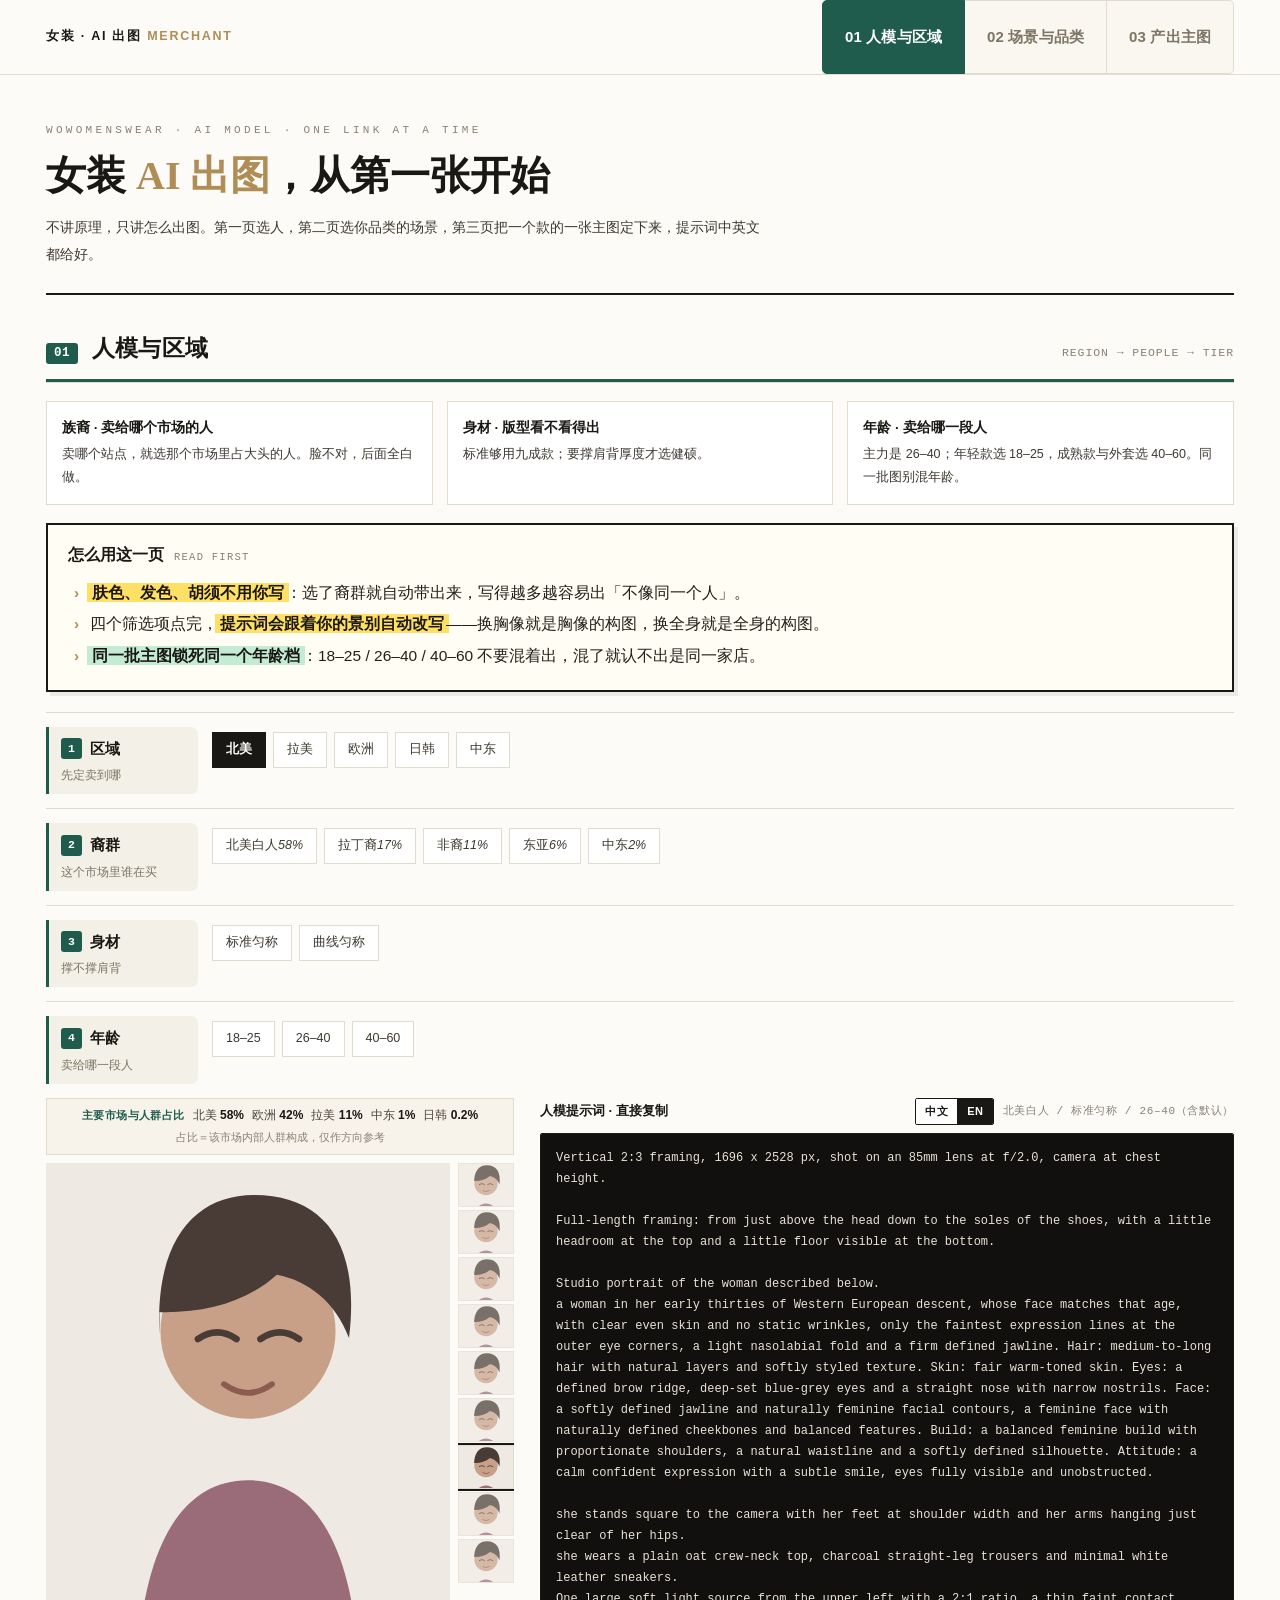
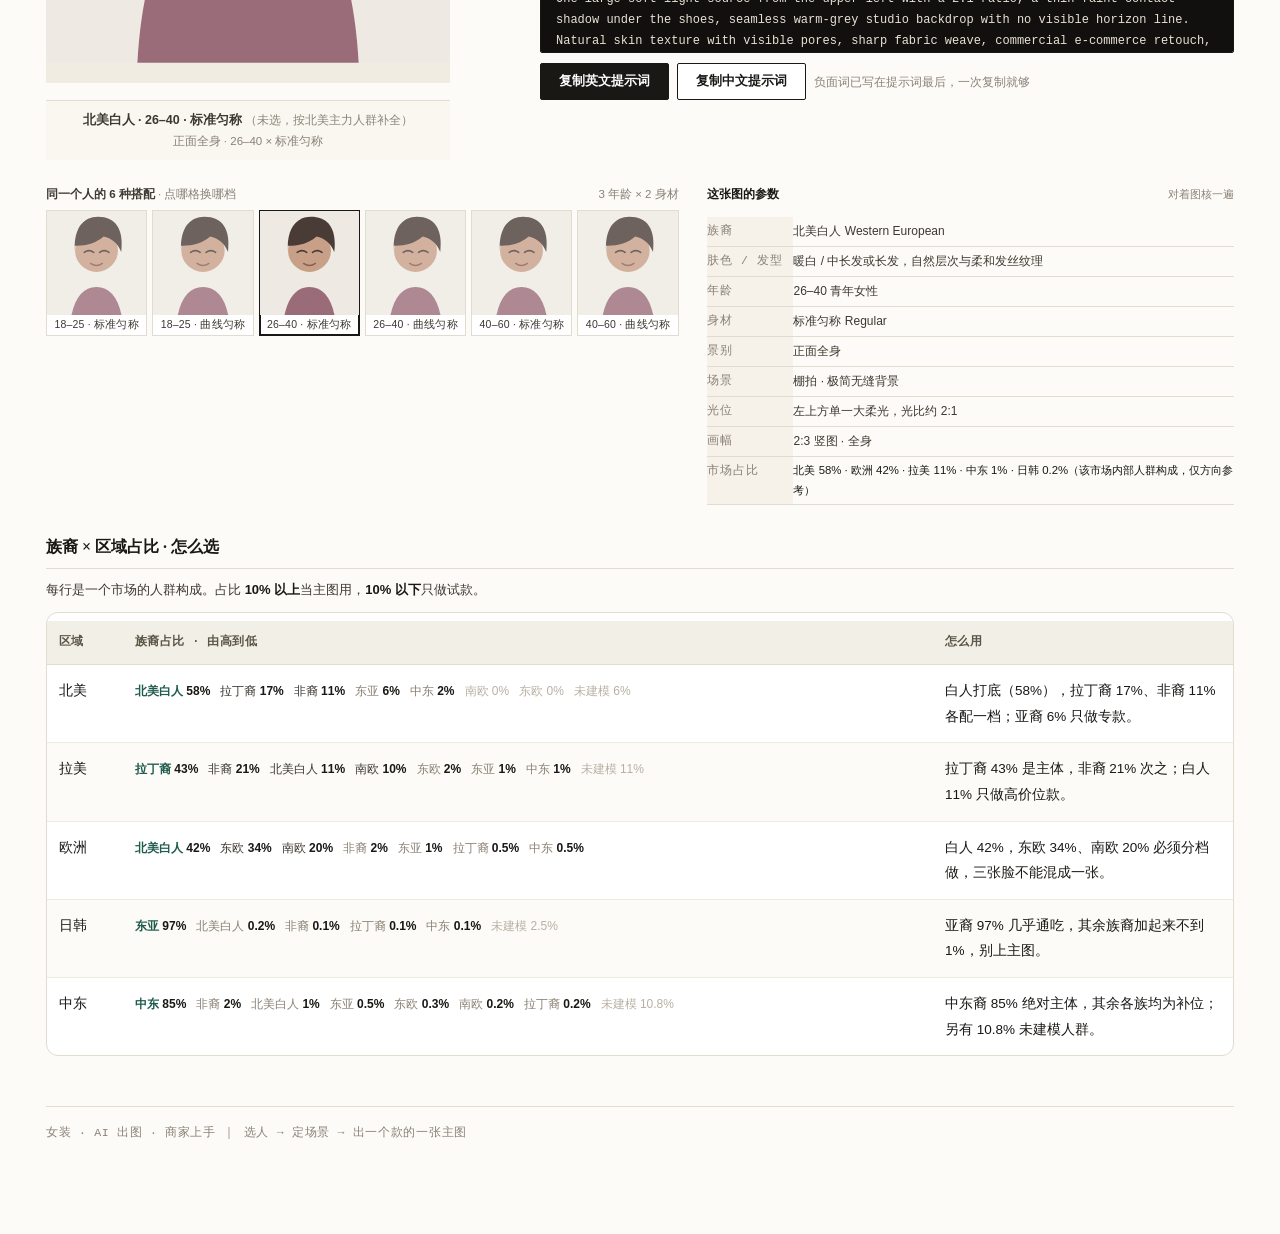
==== generated-images-women.html @ a7f05510 "Clone original workflow for womenswear with matching layout and controls" ====
<!DOCTYPE html>
<html lang="zh-CN">
<head>
<meta charset="UTF-8">
<meta name="viewport" content="width=device-width, initial-scale=1.0">
<title>女装 · AI 出图 · 商家上手</title>
<style>
:root{--ink:#1a1815;--ink2:#3d3831;--mute:#8a8177;--line:#e2dbcf;--paper:#fdfbf7;--tan:#b08d57;--warn:#8a3b2a;--serif:"Songti SC","Source Han Serif SC",Georgia,serif;--sans:-apple-system,"PingFang SC","Microsoft YaHei",sans-serif;--mono:"SF Mono",Menlo,Consolas,monospace}
*{box-sizing:border-box;margin:0;padding:0}
body{background:var(--paper);color:var(--ink);font-family:var(--sans);font-size:14px;line-height:1.75;-webkit-font-smoothing:antialiased}
.wrap{max-width:1240px;margin:0 auto;padding:0 26px 90px}
.bar{position:sticky;top:0;z-index:60;background:rgba(253,251,247,.96);backdrop-filter:blur(12px);border-bottom:1px solid var(--line)}
.bar .in{max-width:1240px;margin:0 auto;padding:0 26px;display:flex;align-items:center;gap:20px;height:56px}
.brand{font-size:12.5px;font-weight:700;letter-spacing:.14em;white-space:nowrap}
.brand em{font-style:normal;color:var(--tan)}
.bar .in{height:74px;gap:26px}
.tabs{display:flex;gap:0;margin-left:auto;overflow-x:auto;align-self:stretch;align-items:stretch}
.tabs a{font-size:15px;font-weight:600;color:#7d7565;text-decoration:none;padding:0 22px;white-space:nowrap;
  display:flex;align-items:center;gap:8px;border:1px solid var(--line);border-left-width:0;
  background:#faf7f0;transition:.15s;letter-spacing:.01em}
.tabs a:first-child{border-left-width:1px;border-radius:5px 0 0 5px}
.tabs a:last-child{border-radius:0 5px 5px 0}
.tabs a:hover{color:var(--ink);background:#f1ecdf}
.tabs a.on{background:#1f5c4d;border-color:#1f5c4d;color:#fff;font-weight:700;box-shadow:0 2px 10px rgba(31,92,77,.22)}
.tabs a.on + a{border-left-color:#1f5c4d}
@media(max-width:1100px){.bar .in{height:64px;gap:14px}.tabs a{font-size:13.5px;padding:0 13px}}
@media(max-width:780px){.brand{display:none}.tabs{margin-left:0}}
.mast{padding:46px 0 26px;border-bottom:2px solid var(--ink)}
.eb{font-size:11px;letter-spacing:.3em;color:var(--mute);text-transform:uppercase;margin-bottom:12px;font-family:var(--mono)}
.mast h1{font-size:clamp(26px,4.2vw,40px);line-height:1.2;font-family:var(--serif);font-weight:700}
.mast h1 span{color:var(--tan)}
.lede{margin-top:14px;font-size:14px;color:var(--ink2);line-height:1.9;max-width:720px}
.sec{display:none;padding-top:34px}
.sec.on{display:block}
.sec-h{display:flex;align-items:baseline;gap:14px;padding:0 0 12px;border-bottom:2px solid var(--ink);margin-bottom:18px}
.sec-h{background:linear-gradient(#1f5c4d,#1f5c4d) left bottom/100% 3px no-repeat;border-bottom:1px solid var(--line)}
.sec-h .n{font-family:var(--mono);font-size:12.5px;font-weight:700;color:#fff;background:#1f5c4d;
  padding:4px 8px;border-radius:3px;line-height:1;letter-spacing:.04em}
.sec-h h2{font-size:23px;font-family:var(--serif);font-weight:700;letter-spacing:.01em}
.sec-h .sub{font-size:11.5px;color:var(--mute);margin-left:auto;font-family:var(--mono);letter-spacing:.08em}
.tip{font-size:13px;color:var(--ink2);margin-bottom:16px;max-width:780px}
.tip b{color:var(--ink)}
.hero{display:grid;grid-template-columns:minmax(0,1.02fr) minmax(0,1fr);gap:22px;align-items:start}
@media(max-width:940px){.hero{grid-template-columns:1fr}}
.pbox{border:1px solid var(--ink);background:#12100e;color:#e8e2d6;padding:14px 15px;font-family:var(--mono);font-size:12px;line-height:1.75;white-space:pre-wrap;word-break:break-word;max-height:430px;overflow:auto;border-radius:2px}
.pbox.wait{background:#f4f0e7;color:#8a8177;border-color:var(--line);font-family:var(--sans);font-size:13px;line-height:1.9}
.phead{display:flex;align-items:center;gap:10px;margin-bottom:8px}
.phead b{font-size:13px}
.sub{font-family:var(--mono);font-size:10.5px;letter-spacing:.08em;color:var(--mute);margin:8px 0 5px}
.lbhint{font-size:10.5px;font-weight:400;color:var(--mute);letter-spacing:0;margin-left:5px}
.stylehint{margin-top:8px;font-size:11.5px;line-height:1.7;color:#8a8177;background:#f7f2e6;
  border-left:3px solid var(--tan);padding:6px 10px}
.phead .phr{margin-left:auto;display:flex;align-items:center;gap:9px}
.phead .phr .mini{margin-left:0}
.langsw{display:inline-flex;flex:none;border:1px solid var(--ink);border-radius:2px;overflow:hidden}
.langsw i{font-style:normal;font-family:var(--sans);font-size:11px;font-weight:700;letter-spacing:.05em;
  padding:3px 9px;cursor:pointer;background:#fff;color:var(--ink);border-left:1px solid var(--ink);
  transition:background .14s,color .14s;user-select:none}
.langsw i:first-child{border-left:0}
.langsw i.on{background:var(--ink);color:#fff}
.phead .mini{margin-left:auto;font-family:var(--mono);font-size:11px;color:var(--mute);letter-spacing:.06em}
.cbtn{display:inline-block;font-family:var(--sans);font-size:12.5px;font-weight:700;padding:9px 18px;border:1px solid var(--ink);background:var(--ink);color:#fff;cursor:pointer;border-radius:2px}
.cbtn:hover{background:var(--tan);border-color:var(--tan)}
.cbtn.ok{background:#3f7a4f;border-color:#3f7a4f}
.cbtn.ghost{background:#fff;color:var(--ink)}
.cbtn.ghost:hover{background:#f3ece0;color:var(--ink)}
.lbl{font-size:11px;letter-spacing:.16em;color:var(--mute);text-transform:uppercase;margin:18px 0 9px;font-family:var(--mono)}
.lbl:first-child{margin-top:0}
.row{display:flex;flex-wrap:wrap;gap:10px}
.opt{width:150px;cursor:pointer;border:1px solid var(--line);background:#fff;padding:0 0 6px;text-align:center;transition:.14s}
.opt:hover{border-color:var(--ink2)}
.opt.on{border-color:var(--ink);box-shadow:0 0 0 2px rgba(26,24,21,.12)}
.opt img{width:100%;display:block;aspect-ratio:3/4;object-fit:cover;object-position:center 12%;background:#eee7db}
.opt b{display:block;font-size:12px;font-weight:700;margin-top:5px;line-height:1.4}
.opt i{display:block;font-style:normal;font-size:10.5px;color:var(--mute);line-height:1.4;padding:0 4px}
.opt.sm{width:120px}
.opt.md{width:158px}
.opt.full{width:198px}
.opt.face img{aspect-ratio:4/5;object-position:center 6%}
.opt.full img{aspect-ratio:2/3;object-position:center top}
.opt.face b{font-size:12.5px}
.preview{border:1px solid var(--line);background:#fff;padding:10px;text-align:center}
.preview img{max-height:680px;max-width:100%;display:block;margin:0 auto}
.preview .cap{font-size:11.5px;color:var(--mute);margin-top:8px}
.note{font-size:12.5px;color:var(--ink2);background:#f6f2e9;border-left:3px solid var(--tan);padding:10px 12px;line-height:1.85}
.note b{color:var(--ink)}
.warn{font-size:12.5px;color:#6d2f22;background:#fbf0ec;border-left:3px solid var(--warn);padding:10px 12px;line-height:1.85}
table{width:100%;border-collapse:collapse;font-size:13px;margin-top:8px}
th,td{text-align:left;padding:9px 11px;border-bottom:1px solid var(--line);vertical-align:top;line-height:1.75}
th{font-size:11.5px;letter-spacing:.1em;color:var(--mute);text-transform:uppercase;font-family:var(--mono);background:#f6f2e9;border-bottom:1px solid var(--line)}
td b{color:var(--ink)}
.card{border:1px solid var(--line);background:#fff;padding:14px 15px}
.card.on{border-color:var(--tan);background:#fbf7ef}
.grid{display:grid;gap:14px}
.g2{grid-template-columns:repeat(2,1fr)}
.g3{grid-template-columns:repeat(3,1fr)}
.g4{grid-template-columns:repeat(4,1fr)}
@media(max-width:940px){.g3,.g4{grid-template-columns:repeat(2,1fr)}}
@media(max-width:620px){.g2,.g3,.g4{grid-template-columns:1fr}}
.h3{font-family:var(--serif);font-size:16px;margin:28px 0 10px;padding-bottom:7px;border-bottom:1px solid var(--line)}
.chips{display:flex;flex-wrap:wrap;gap:7px}
.chip{font-size:12.5px;padding:6px 13px;border:1px solid var(--line);background:#fff;cursor:pointer;color:var(--ink2)}
.chip:hover{border-color:var(--ink2)}
.chip.on{background:var(--ink);border-color:var(--ink);color:#fff;font-weight:700}
.step{display:flex;gap:14px;align-items:flex-start;padding:12px 0;border-bottom:1px dashed var(--line)}
.step:last-child{border:0}
.step .k{font-family:var(--serif);font-size:22px;color:var(--tan);line-height:1;min-width:26px}
.step .t{font-size:13.5px;line-height:1.85}
.step .t b{display:block;font-size:13.5px;margin-bottom:2px}
.foot{margin-top:50px;padding-top:16px;border-top:1px solid var(--line);font-size:11.5px;color:var(--mute);font-family:var(--mono);letter-spacing:.06em}
.px{display:grid;grid-template-columns:170px 1fr;gap:14px;align-items:start;border:1px solid var(--line);background:#fff;padding:12px}
@media(max-width:620px){.px{grid-template-columns:1fr}}
.px img{width:100%;aspect-ratio:3/4;object-fit:cover;object-position:top;display:block;background:#eee7db}
.px h4{font-size:14px;font-family:var(--serif);margin-bottom:6px}
.px ol{font-size:12.5px;color:var(--ink2);padding-left:16px;line-height:1.8}
.px .no{font-size:12px;color:#6d2f22;background:#fbf0ec;padding:5px 8px;margin-top:8px;line-height:1.7}
.big{font-family:var(--serif);font-size:15px;line-height:1.9}
.ct{font-size:13.5px;font-weight:700;margin-bottom:4px}
.cb{font-size:12.5px;color:var(--ink2);line-height:1.85}
.frow{display:grid;grid-template-columns:118px 1fr;gap:14px;align-items:center;padding:12px 0;border-top:1px solid var(--line)}
.frow .fk b{display:block;font-size:13px;font-weight:700;letter-spacing:.04em}
.frow .fk i{display:block;font-style:normal;font-size:11px;color:var(--mute);margin-top:2px}
.fc{display:flex;flex-wrap:wrap;gap:7px}
.chip.dis{opacity:.35;cursor:not-allowed}
.fstage{border:none;background:transparent;padding:0;text-align:center;display:grid;grid-template-columns:1fr 56px;
  grid-template-areas:"mkt mkt" "img thumbs" "cap thumbs";gap:8px;align-items:start}
.fempty{font-size:12.5px;color:var(--mute);padding:70px 10px;line-height:1.9}
.fwrap{grid-area:img;width:100%}
.fwrap img{display:block;width:100%;height:470px;object-fit:cover;object-position:center top;background:#eee7db}
.fwrap.mood img{aspect-ratio:4/5;object-position:center top}
.fwrap.full img{aspect-ratio:2/3;object-position:center top}
.fcap{font-size:12px;color:var(--ink2);margin-top:9px;line-height:1.7}
.fcap b{font-size:12.5px}
.fcap span{color:var(--mute);font-size:11.5px}
.chip.sm{font-size:12px;padding:5px 10px}
.noimg{aspect-ratio:3/4;background:#f4efe4;display:flex;align-items:center;justify-content:center;font-size:11px;color:#a89e8f}

.thumbs{grid-area:thumbs;display:flex;flex-direction:column;gap:3px}
.thumbs img{width:56px;height:44px;object-fit:cover;object-position:center 12%;border:1px solid var(--line);cursor:pointer;opacity:.72;transition:.15s}
.thumbs img:hover{opacity:1}
.thumbs img.on{outline:2px solid var(--ink);opacity:1}
td.hl{background:#eef3e6;font-weight:700}
td.sp{color:#8a8577}

.mkt{grid-area:mkt;display:flex;gap:8px;align-items:center;flex-wrap:wrap;justify-content:center;font-size:12px;color:var(--ink2);
  padding:8px 10px;background:#f4f0e6;border-bottom:1px solid var(--line);margin-bottom:0;line-height:1.6}
.mkt b{font-weight:700;color:var(--ink)}
.mkt .mt{font-size:10.5px;letter-spacing:.14em;color:var(--mute);text-transform:uppercase}
.mkt .ms{color:var(--mute);font-size:11.5px}
.fcap{grid-area:cap;background:#faf7f0;padding:9px 8px;border-top:1px solid var(--line)}

.hero.wide{grid-template-columns:.85fr 1.15fr;gap:22px;padding:0;border:none;background:transparent}
.hero.wide .fstage{width:100%}

.hero.wide{grid-template-columns:1fr 396px;gap:20px;padding:0;border:none;background:transparent;align-items:start}
.pbox{height:470px;overflow:auto}
.hero.wide .phead:first-child{margin-top:0}

.fstage.solo{grid-template-columns:1fr;grid-template-areas:"img" "cap"}
.fstage.solo .fwrap img{height:360px}

.mkt{display:flex;flex-direction:column;gap:4px;background:#f7f3ea;border:1px solid var(--line);padding:7px 9px}
.mkline{display:flex;flex-wrap:wrap;gap:8px;align-items:baseline;font-size:12px;color:#4a443c}
.mkt .mt{font-weight:700;color:#1f5c4d;letter-spacing:.04em}
.mkt .mk b{font-variant-numeric:tabular-nums}
.mknote{font-size:11px;color:#8b8175}
.fcap .c{text-align:center}

#ethTable table td{vertical-align:top;line-height:1.9}
.mke{display:inline-block;margin:0 10px 0 0;font-size:12px;font-variant-numeric:tabular-nums;white-space:nowrap}
.mke b{font-weight:600}

/* ===== 品类 × 场景 矩阵（方块格） ===== */
#scMatrix{overflow:auto;max-height:78vh;border:1px solid var(--line);background:#fff}
#scMatrix table{table-layout:fixed;font-size:12px;border-collapse:separate;border-spacing:0}
#scMatrix th,#scMatrix td{border-bottom:1px solid #eee7da;padding:6px 4px}
#scMatrix thead th{position:sticky;top:0;z-index:3;background:#f6f2e9;font-weight:600}
#scMatrix thead th.c{height:158px;vertical-align:bottom;text-align:center;
  padding:6px 2px;letter-spacing:0;font-family:var(--sans);font-size:11px;line-height:1.18;text-transform:none;
  white-space:normal;word-break:break-all;overflow-wrap:anywhere;
  width:46px;min-width:46px;max-width:46px;overflow:hidden}
#scMatrix thead th.c.g{background:#eef1e9;color:#1f5c4d}
#scMatrix .rowh{position:sticky;left:0;z-index:4;background:#fff;text-align:left;
  min-width:128px;max-width:128px;font-weight:600;font-size:12px;border-right:1px solid var(--line);white-space:normal}
#scMatrix thead .rowh{background:#f6f2e9;z-index:6}
#scMatrix td.c{text-align:center;width:46px;min-width:46px;max-width:46px;overflow:hidden}
#scMatrix tr.srow .rowh{background:#faf7f0;color:#1f5c4d}
#scMatrix tr.srow td{background:#fdfcf8}
#scMatrix tr.srow:first-child td{border-bottom:1px solid var(--line)}

/* 方块：命中填满颜色 */
.sq{display:inline-block;width:15px;height:15px;border-radius:1px;vertical-align:middle;box-sizing:border-box}
.sq.on{background:#1f5c4d;border:1px solid #1f5c4d}
.sq.mid{background:#fff;border:1.5px solid #8b8175}
.sq.off{background:#f0ece3;border:1px solid #f0ece3}
.sq.none{background:transparent;border:1px dashed #ddd6c8}
#scMatrix i.an{display:block;font-style:normal;font-size:10.5px;color:#6b635a;margin-top:2px;font-variant-numeric:tabular-nums}

/* 图例 */
.legend{display:flex;flex-wrap:wrap;gap:18px;align-items:center;font-size:12.5px;color:#3d3833;margin:0 0 12px}
.legend span.it{display:inline-flex;gap:7px;align-items:center}
.chip.gen{border-color:#1f5c4d}
.chip.gen em{font-style:normal;font-size:9.5px;color:#1f5c4d;border:1px solid #1f5c4d;
  padding:0 3px;margin-left:5px;border-radius:2px;vertical-align:1px;letter-spacing:.04em}
.chip.on.gen em{color:#fff;border-color:#fff}
.chip.xm{border-color:#a8322d;color:#a8322d}
.chip.xm.on{background:#a8322d;border-color:#a8322d;color:#fff}

/* ===== 变体横条：同一族裔 × 年龄 × 身材 六个变体 ===== */
.vstrip{grid-column:1/-1;margin-top:10px}
.vstrip .vh{font-size:11.5px;color:var(--mute);margin-bottom:5px;display:flex;justify-content:space-between;gap:10px}
.vstrip .vh b{color:var(--ink2);font-weight:600}
.vrow{display:grid;grid-template-columns:repeat(6,1fr);gap:5px}
.vrow .vcell{border:1px solid var(--line);background:#fff;cursor:pointer;padding:0;overflow:hidden;transition:.15s}
.vrow .vcell img{display:block;width:100%;height:104px;object-fit:cover;object-position:center 10%;opacity:.8;transition:.15s}
.vrow .vcell:hover img{opacity:1}
.vrow .vcell.on{border-color:var(--ink);box-shadow:0 0 0 1px var(--ink) inset}
.vrow .vcell.on img{opacity:1}
.vrow .vcell i{display:block;font-style:normal;font-size:10.5px;padding:3px 2px;text-align:center;color:var(--ink2);letter-spacing:.02em;border-top:1px solid var(--line2)}

/* ===== 参数核对表 ===== */
.kv{margin-top:12px;border-top:1px solid var(--line)}
.kv .kvh{display:flex;justify-content:space-between;align-items:baseline;gap:8px;padding:7px 0 4px}
.kv .kvh b{font-size:12px}
.kv .kvh span{font-size:11px;color:var(--mute)}
.kv table{width:100%;border-collapse:collapse;font-size:12px;line-height:1.65}
.kv th{text-align:left;font-weight:500;color:var(--mute);width:74px;padding:4px 10px 4px 0;vertical-align:top;border-top:1px solid var(--line2);white-space:nowrap}
.kv td{padding:4px 0;vertical-align:top;color:var(--ink2);border-top:1px solid var(--line2)}
.kv .wide td{font-size:11.4px;line-height:1.7;color:var(--ink3)}

/* ===== 大图查看 ===== */
.lb{position:fixed;inset:0;background:rgba(20,17,14,.9);display:none;align-items:center;justify-content:center;z-index:200;cursor:zoom-out;padding:28px}
.lb.on{display:flex}
.lb img{max-width:92vw;max-height:90vh;object-fit:contain;box-shadow:0 18px 60px rgba(0,0,0,.5)}
.lb .lbx{position:absolute;top:18px;right:22px;color:#fff;font-size:26px;line-height:1;opacity:.75}
img[data-zoom],.fwrap img,.thumbs img,.vcell img,.xw img{cursor:zoom-in}

/* ===== 场景规矩 ===== */
.sr{margin:0 0 20px;border:1px solid var(--line);background:#fff}
.sr .srh{display:flex;justify-content:space-between;align-items:baseline;gap:12px;padding:10px 14px;border-bottom:1px solid var(--line);background:#f7f4ec}
.sr .srh b{font-size:12.5px}
.sr .srh span{font-size:11px;color:var(--mute)}
.sr ul{margin:0;padding:12px 14px 12px 30px}
.sr li{font-size:12.3px;line-height:1.8;color:var(--ink2);margin:0 0 3px}
.sr li b{color:var(--ink);font-weight:600}
@media(max-width:760px){.vrow{grid-template-columns:repeat(3,1fr)}.vrow .vcell img{height:88px}}


/* 场景/姿势 chips：常用、首选标记 */
.chip.rec,.chip.pri{border-color:#b9c9a8}
.chip.rec em,.chip.pri em{font-style:normal;font-size:9.5px;color:#5d7a45;background:#eef3e6;border-radius:2px;padding:0 3px;margin-left:4px;vertical-align:1px}
.chip.on.rec em,.chip.on.pri em{color:#e8f0dc;background:rgba(255,255,255,.16)}

/* 风格筛选条 */
.stbar{display:flex;gap:6px;flex-wrap:wrap;align-items:center;margin:0 0 14px}
.stbar .stl{font-size:11.5px;color:var(--mute);letter-spacing:.06em;margin-right:2px}
.stbar .chip{font-size:11.5px;padding:4px 10px}
.stdesc{margin:-6px 0 14px;font-size:12px;line-height:1.75;color:var(--ink3);border-left:2px solid var(--line);padding-left:10px}

/* ===== 常用背景与姿势 · 分品类表 ===== */
.refscroll{overflow-x:auto;border:1px solid var(--line);border-radius:12px;background:#fff}
.reftb{width:100%;border-collapse:collapse;font-size:13.5px;min-width:820px}
.reftb thead th{background:#f2efe7;color:#5c5647;font-weight:600;font-size:12px;letter-spacing:.4px;text-align:left;padding:11px 12px;border-bottom:1px solid var(--line);position:sticky;top:0;z-index:2}
.reftb td{padding:13px 12px;border-bottom:1px solid #eeeadf;vertical-align:top;line-height:1.65}
.reftb tbody tr:last-child td{border-bottom:0}
.reftb tbody tr:nth-child(even){background:#fcfbf7}
.reftb .rc b{font-size:14px;color:#2f2b24}
.rtag{display:inline-block;margin:0 6px 6px 0;padding:3px 9px;border-radius:6px;background:#eef4ee;color:#2f5c3a;font-size:12.5px;border:1px solid #d6e4d8}
.rtag.prime{background:#2f6b45;color:#fff;border-color:#2f6b45}
.rtag em{font-style:normal;font-size:10.5px;opacity:.82;margin-left:6px;padding-left:6px;border-left:1px solid rgba(255,255,255,.4)}
.rno{display:block;margin-top:7px;font-size:11.5px;color:#9a927f;font-style:normal;line-height:1.5}
.reftb .rp{color:#3d3831}
.reftb .rx{color:#8a5a2b;font-size:12.5px;background:#fdf7ee}
.reftb .rf{color:#5c5647}

/* ===== 筛选主轴：编号徽标 + 底色块，做成一眼能抓的主轴 ===== */
.frow{grid-template-columns:152px 1fr;align-items:flex-start;padding:14px 0}
.frow .fk{background:#f3f0e7;border-left:3px solid #1f5c4d;padding:9px 12px 10px;border-radius:0 7px 7px 0}
.frow .fk b{display:flex;align-items:center;gap:8px;font-size:15px;font-weight:700;letter-spacing:.02em;color:#1a1712}
.fkno{display:inline-flex;align-items:center;justify-content:center;width:21px;height:21px;flex:0 0 21px;
  background:#1f5c4d;color:#fff;font-size:11.5px;font-weight:700;border-radius:3px;font-family:var(--mono);letter-spacing:0}
.frow .fk i{font-size:11.5px;color:#7d7565;margin-top:5px;line-height:1.5}
.fc{padding-top:5px}

/* 第三页的步骤标签 */
.lbl{font-size:12.8px;font-weight:700;color:#1a1712;letter-spacing:.02em;display:flex;align-items:center;
  gap:7px;margin:20px 0 10px;padding-left:9px;border-left:3px solid #1f5c4d;text-transform:none;font-family:var(--sans)}
.lbl:first-child{margin-top:0}

/* ===== 第一页主区：图在左、提示词在右，等比对齐 ===== */
.p1hero{display:grid;grid-template-columns:468px minmax(0,1fr);gap:26px;align-items:start}
.p1hero .fwrap img{height:520px;width:auto;max-width:100%;margin:0 auto;object-fit:contain;background:#f1ece1}
.p1hero .thumbs{max-height:520px;overflow:auto}
.p1hero .pbox{height:520px;max-height:520px}
.p1hero .fempty{padding:170px 14px}
@media(max-width:940px){
  .p1hero{grid-template-columns:1fr}
  .p1hero .fwrap img,.p1hero .pbox{height:430px;max-height:430px}
}
.p1grid{display:grid;grid-template-columns:minmax(0,1.2fr) minmax(0,1fr);gap:28px;margin-top:24px}
.p1grid .vstrip{grid-column:auto;margin-top:0}
.p1grid .kv{margin-top:0;border-top:0}
.p1grid .kv .kvh{padding-top:0}
@media(max-width:940px){.p1grid{grid-template-columns:1fr;gap:18px}}

/* 渲染中的过渡提示，避免看起来像空白 */
.sec.busy{opacity:.55}
.p1extra:empty,.p1extra:not(:empty){transition:opacity .2s}


/* ===== 使用提示：放大 + 记号笔高亮 ===== */
.usage{border:2px solid var(--ink);background:#fffdf4;padding:16px 20px 18px;margin:0 0 20px;box-shadow:4px 4px 0 rgba(26,24,21,.07)}
.usage .uh{font-family:var(--serif);font-size:16px;font-weight:700;margin-bottom:8px;display:flex;align-items:baseline;gap:10px}
.usage .uh span{font-family:var(--mono);font-size:10.5px;letter-spacing:.12em;color:var(--mute);font-weight:400}
.usage ul{list-style:none;padding:0;margin:0}
.usage li{font-size:15.5px;line-height:2.05;color:#241f1a;padding-left:22px;position:relative}
.usage li:before{content:"›";position:absolute;left:6px;color:var(--tan);font-weight:700}
.usage p{font-size:15.5px;line-height:2.05;color:#241f1a}
.mk-hl{background-color:#ffe066;box-shadow:-3px 0 0 #ffe066, 3px 0 0 #ffe066;
  padding:1px 2px;font-weight:700;color:#1b1713;-webkit-print-color-adjust:exact;print-color-adjust:exact}
.mk-hl.g{background-color:#c4ebd3;box-shadow:-3px 0 0 #c4ebd3, 3px 0 0 #c4ebd3}

/* ===== 第三部分：姿势缩略图 ===== */
.posebox{display:grid;grid-template-columns:186px minmax(0,1fr);gap:12px;align-items:start;margin-top:6px}
@media(max-width:700px){.posebox{grid-template-columns:1fr}}
.posefig{text-align:center}
.posefig img{display:block;width:100%;aspect-ratio:2/3;object-fit:cover;object-position:center top;background:#eee7db;border:1px solid var(--line)}
.posegrid{display:grid;grid-template-columns:repeat(6,minmax(0,1fr));gap:5px}
.posegrid img{display:block;width:100%;aspect-ratio:2/3;object-fit:cover;object-position:center 8%;border:1px solid var(--line);
  cursor:pointer;opacity:.7;transition:.14s;background:#eee7db}
.posegrid img:hover{opacity:1;border-color:var(--ink2)}
.posegrid img.on{outline:2px solid var(--ink);opacity:1}
.posegh{display:flex;justify-content:space-between;gap:8px;font-size:11px;color:var(--mute);margin-bottom:5px}
.usage{ -webkit-print-color-adjust:exact;print-color-adjust:exact}
</style>
</head>
<body>
<div class="bar"><div class="in">
  <div class="brand">女装 · AI 出图 <em>MERCHANT</em></div>
  <div class="tabs" id="tabs">
    <a href="#t1" class="on">01 人模与区域</a>
    <a href="#t2">02 场景与品类</a>
    <a href="#t3">03 产出主图</a>
  </div>
</div></div>
<div class="wrap">
<div class="mast">
  <div class="eb">Wowomenswear · AI Model · One Link At A Time</div>
  <h1>女装 <span>AI 出图</span>，从第一张开始</h1>
  <p class="lede">不讲原理，只讲怎么出图。第一页选人，第二页选你品类的场景，第三页把一个款的一张主图定下来，提示词中英文都给好。</p>
</div>
<div class="lb" id="lb"><span class="lbx">×</span><img id="lbImg" alt="点击任意处关闭"></div>
<div class="sec on" id="t1">
  <div class="sec-h"><span class="n">01</span><h2>人模与区域</h2><span class="sub">REGION → PEOPLE → TIER</span></div>

  <div class="grid g3" style="margin-bottom:18px">
    <div class="card"><div class="ct">族裔 · 卖给哪个市场的人</div><div class="cb">卖哪个站点，就选那个市场里占大头的人。脸不对，后面全白做。</div></div>
    <div class="card"><div class="ct">身材 · 版型看不看得出</div><div class="cb">标准够用九成款；要撑肩背厚度才选健硕。</div></div>
    <div class="card"><div class="ct">年龄 · 卖给哪一段人</div><div class="cb">主力是 26–40；年轻款选 18–25，成熟款与外套选 40–60。同一批图别混年龄。</div></div>
  </div>
  <div class="usage"><div class="uh">怎么用这一页 <span>READ FIRST</span></div>
    <ul>
      <li><span class="mk-hl">肤色、发色、胡须不用你写</span>：选了裔群就自动带出来，写得越多越容易出「不像同一个人」。</li>
      <li>四个筛选项点完，<span class="mk-hl">提示词会跟着你的景别自动改写</span>——换胸像就是胸像的构图，换全身就是全身的构图。</li>
      <li><span class="mk-hl g">同一批主图锁死同一个年龄档</span>：18–25 / 26–40 / 40–60 不要混着出，混了就认不出是同一家店。</li>
    </ul></div>

  <div class="frow">
    <div class="fk"><b><span class="fkno">1</span>区域</b><i>先定卖到哪</i></div>
    <div class="fc" id="fRegion"></div>
  </div>

  <div class="frow">
    <div class="fk"><b><span class="fkno">2</span>裔群</b><i>这个市场里谁在买</i></div>
    <div class="fc" id="fEth"></div>
  </div>

  <div class="frow" id="rowBuild">
    <div class="fk"><b><span class="fkno">3</span>身材</b><i>撑不撑肩背</i></div>
    <div class="fc" id="fBuild"></div>
  </div>
  <div class="frow" id="rowAge">
    <div class="fk"><b><span class="fkno">4</span>年龄</b><i>卖给哪一段人</i></div>
    <div class="fc" id="fAge"></div>
  </div>

  <div class="p1hero">
    <div>
      <div class="fstage" id="fStage">
        <div class="fempty">选完裔群，这里出现这张脸的情绪肖像</div>
      </div>
    </div>
    <div>
      <div class="phead"><b>人模提示词 · 直接复制</b><span class="phr"><span class="langsw" data-langsw="p1"><i data-lv="cn">中文</i><i data-lv="en">EN</i></span><span class="mini" id="pCode">未就绪</span></span></div>
      <div class="pbox wait" id="prompt">按上面四行选完，这里出现提示词。</div>
      <div style="margin-top:10px;display:flex;gap:8px;flex-wrap:wrap">
        <button class="cbtn" id="btnCopy">复制英文提示词</button>
        <button class="cbtn ghost" id="btnCopyCn">复制中文提示词</button>
        <span class="mini" style="align-self:center;color:var(--mute);font-size:11.5px">负面词已写在提示词最后，一次复制就够</span>
      </div>
    </div>
  </div>
  <div class="p1extra" id="p1extra"></div>

  <h3 class="h3">族裔 × 区域占比 · 怎么选</h3>
  <p class="tip" style="margin-bottom:10px">每行是一个市场的人群构成。占比 <b>10% 以上</b>当主图用，<b>10% 以下</b>只做试款。</p>
  <div id="ethTable"></div>

</div>
<div class="sec" id="t2">
  <div class="sec-h"><span class="n">02</span><h2>场景与品类</h2><span class="sub">41 SETS · EMPTY BACKDROP</span></div>
  <div class="usage"><div class="uh">怎么用这一页 <span>选品类 → 选场景 → 复制提示词出图</span></div>
    <ul>
      <li><span class="mk-hl">48 个空景随你挑</span>：都是无人物背景图，每个品类都标了哪些场景更常用——但最终用哪个，由你的款说了算。</li>
      <li>先选品类，再挑场景，复制提示词出空景；<span class="mk-hl">把第 01 页定好的人放进这个背景</span>——一个背景能用一整季，只换人和商品。</li>
      <li><span class="mk-hl g">商品占画面三分之二以上</span>，场景只做陪衬；同一批图锁死同一光位，否则店铺视觉会散。</li>
      <li>长裤、短裤这类下装，<span class="mk-hl">半身构图、把重心放到腰部以下</span>，裤长与版型读得最快；上装同理，可以只给上半身。</li>
    </ul></div>

  <div class="frow">
    <div class="fk"><b><span class="fkno">1</span>品类</b><i>先定卖什么</i></div>
    <div class="fc" id="scCatChips"><div class="chip dis">正在加载品类…</div></div>
  </div>
  <div class="frow">
    <div class="fk"><b><span class="fkno">2</span>款式风格</b><i>再分调性</i></div>
    <div class="fc"><div class="stbar" id="scStyle"><span class="stl">正在加载风格…</span></div></div>
  </div>
  <div class="stdesc" id="scStyleDesc">不筛风格，全部场景都在表里。</div>
  <div class="stylehint">风格枚举不全，更多场景直接看【全部】。</div>
  <div class="frow">
    <div class="fk"><b><span class="fkno">3</span>场景</b><i id="scHint">这一品类的常用背景</i></div>
    <div class="fc" id="scChips"><div class="chip dis">正在加载场景…</div></div>
  </div>

  <div class="hero wide" style="margin:6px 0 2px">
    <div>
      <div class="phead"><b>场景提示词 · 直接复制</b><span class="phr"><span class="langsw" data-langsw="p2"><i data-lv="cn">中文</i><i data-lv="en">EN</i></span><span class="mini" id="scCode">未就绪</span></span></div>
      <div class="pbox wait" id="scEn">选完品类与场景，这里出现提示词。</div>
      <div style="margin-top:10px;display:flex;gap:8px;flex-wrap:wrap">
        <button class="cbtn" id="scCpEn">复制英文提示词</button>
        <button class="cbtn ghost" id="scCpCn">复制中文提示词</button>
        <span class="mini" style="align-self:center;color:var(--mute);font-size:11.5px">负面词已写在提示词最后，一次复制就够</span>
      </div>
    </div>
    <div>
      <div class="fstage" id="scStage"><div class="fempty">选完品类与场景，这里出现空景示意</div></div>
    </div>
  </div>

  <h3 class="h3">这个场景适合谁</h3>
  <div class="grid g2" id="scNotes"></div>

  <h3 class="h3">常用背景与姿势 · 分品类</h3>
  <div class="usage" style="padding:14px 18px 15px"><ul>
    <li>每类给<span class="mk-hl">五个建议背景和三个常用姿势</span>，都是这个品类最容易出效果的底，不是规定。</li>
    <li><span class="mk-hl g">用哪个由你的款说话</span>：背景只是陪衬，画面里真正要卖的还是那件衣服。</li>
  </ul></div>
  <div id="refTable"></div>
</div>
<div class="sec" id="t3">
  <div class="sec-h"><span class="n">03</span><h2>产出主图</h2><span class="sub">ONE MAIN IMAGE · CN + EN</span></div>
  <div class="usage"><div class="uh">怎么用这一页 <span>一张商品图 + 一段提示词</span></div>
    <ul>
      <li>把手上那张商品图（上身图、平铺图、3D 白底图都行）<span class="mk-hl">连同下面这段提示词一起丢给 AI</span>，它会重排场景、人模与姿势，商品本身不动。</li>
      <li><span class="mk-hl g">上传的图越清楚，出图越准</span>：商品要拍全、光匀、无遮挡折痕——图糊，AI 会自己补细节，补出来就是错版。</li>
      <li>右边八项每改一个，<span class="mk-hl">提示词与姿势示意图当场跟着换</span>；中英文各一份，复制一段就够。</li>
    </ul></div>

  <div class="hero">
    <div>
      <div class="phead"><b>① 主图提示词 · 直接复制</b><span class="phr"><span class="langsw" data-langsw="p3"><i data-lv="cn">中文</i><i data-lv="en">EN</i></span><span class="mini" id="eCode">未就绪</span></span></div>
      <div class="pbox" id="mainOut" style="max-height:420px">右边选项任意调整，这里实时重写。</div>
      <div style="margin-top:8px;display:flex;gap:9px;align-items:center;flex-wrap:wrap">
        <button class="cbtn" data-cp="mainOut">复制当前这段</button>
        <button class="cbtn ghost" id="cpEn">复制英文</button>
        <button class="cbtn ghost" id="cpCn">复制中文</button>
        <span class="mini" style="color:var(--mute);font-size:11.5px">中英文稿最后都已带负面词，复制一段就够</span>
      </div>
      <div class="phead" style="margin-top:18px"><b>③ 姿势与取景示意</b><span class="mini" id="poseAll">18 个姿势 · 点哪张换哪张</span></div>
      <div class="posebox">
        <div class="posefig">
          <img id="poseImg" alt="姿势示意">
          <div class="fcap" id="poseCap">—</div>
        </div>
        <div>
          <div class="posegh"><span>同一模特 · 同一光线</span><span>点缩略图切换</span></div>
          <div class="posegrid" id="poseGrid"></div>
        </div>
      </div>
    </div>
    <div>
      <div class="lbl" style="margin-top:0">① 站点</div>
      <div class="chips" id="cSite"><div class="chip dis">正在加载站点…</div></div>
      <div class="lbl">② 品类</div>
      <div class="chips" id="cCat"><div class="chip dis">正在加载品类…</div></div>
      <div class="lbl">③ 人模 · 族裔</div>
      <div class="chips" id="cEth"><div class="chip dis">正在加载人模…</div></div>
      <div class="sub">年龄</div>
      <div class="chips" id="cAge"></div>
      <div class="sub">体型</div>
      <div class="chips" id="cBuild"></div>
      <div class="lbl">④ 款式风格</div>
      <div class="chips" id="cStyle"><div class="chip dis">正在加载风格…</div></div>
      <div class="stylehint" id="cStyleNote">风格枚举不全，更多场景直接看【全部】。</div>
      <div class="lbl">⑤ 姿势</div>
      <div class="chips" id="cPose"><div class="chip dis">正在加载姿势…</div></div>
      <div class="stylehint" id="cPoseNote" style="display:none"></div>
      <div class="lbl">⑥ 构图 <span class="lbhint">裤装默认腰部以下</span></div>
      <div class="chips" id="cFrame"></div>
      <div class="stylehint" id="cFrameNote" style="display:none"></div>
      <div class="lbl">⑦ 情绪</div>
      <div class="chips" id="cEmo"><div class="chip dis">正在加载情绪…</div></div>
      <div class="lbl">⑧ 场景</div>
      <div class="chips" id="cScene"><div class="chip dis">正在加载场景…</div></div>
      <div class="stylehint" id="cSceneNote" style="display:none"></div>
      <div class="lbl">补充说明（可选，不填也完整）</div>
      <textarea id="cOutfit" placeholder="只填参考图看不出来的部分。例：外搭同色系开衫；裤脚卷两折；领口解开一颗扣。不要在这里重写款式细节，会和参考图打架。" style="width:100%;height:62px;padding:9px 11px;border:1px solid var(--line);background:#fff;font-size:12.5px;line-height:1.7;resize:vertical"></textarea>
    </div>
  </div>

  <h3 class="h3">这几项怎么定</h3>
  <div class="grid g3">
    <div class="card"><div class="ct">站点 → 定人模与场景</div><div class="cb">选站点，自动带出该市场常用的人与场景。</div></div>
    <div class="card"><div class="ct">品类 → 只定用途，不定款式</div><div class="cb">品类只帮 AI 判断「这衣服干什么穿」，款式一律以上传图为准。</div></div>
    <div class="card"><div class="ct">构图 → 定裁到哪里</div><div class="cb">裤装默认腰头到鞋底，上装可切上半身；放在自动就是跟姿势走。</div></div>
  </div>
  <div class="note" style="margin-top:14px"><b>先出 1 张验三件事：</b>脸对不对、版型对不对、缩略图认不认得出。都过了，再套同段提示词换颜色。</div>
</div>

<div class="foot">女装 · AI 出图 · 商家上手 ｜ 选人 → 定场景 → 出一个款的一张主图</div>
</div>
<script>
const FEMALE_HEAD_PLACEHOLDER = 'data:image/svg+xml;charset=UTF-8,' + encodeURIComponent('<svg xmlns="http://www.w3.org/2000/svg" viewBox="0 0 420 520"><rect width="420" height="520" fill="#eee9e2"/><circle cx="210" cy="175" r="91" fill="#c89f87"/><path d="M118 178c-5-99 38-145 98-145 74 0 111 51 99 149-14-38-43-60-75-66-31 28-73 40-122 39z" fill="#493b35"/><path d="M95 520c7-125 48-190 115-190s108 65 115 190" fill="#9a6b79"/><path d="M158 183c13-9 27-9 40 0m25 0c13-9 27-9 40 0" stroke="#493b35" stroke-width="7" fill="none" stroke-linecap="round"/><path d="M185 230q25 18 50 0" stroke="#8b5c52" stroke-width="6" fill="none" stroke-linecap="round"/></svg>');
const FEMALE_FULL_PLACEHOLDER = 'data:image/svg+xml;charset=UTF-8,' + encodeURIComponent('<svg xmlns="http://www.w3.org/2000/svg" viewBox="0 0 320 520"><rect width="320" height="520" fill="#eee9e2"/><circle cx="160" cy="77" r="34" fill="#c89f87"/><path d="M125 115q35-18 70 0l25 145-25 8-5 150h-60l-5-150-25-8z" fill="#9a6b79"/><path d="M125 125l-50 115 18 9 52-91m50-33l50 115-18 9-52-91" stroke="#c89f87" stroke-width="19" fill="none" stroke-linecap="round"/><path d="M130 268h60l-5 145-5 90h-25l-10-100-10 100h-25l5-90z" fill="#5c5550"/><path d="M137 500h-31q-8 0-8 9v6h48v-7q0-8-9-8zm55 0h31q8 0 8 9v6h-48v-7q0-8 9-8z" fill="#3f3935"/></svg>');
const ANGIMG = new Proxy({}, {get:()=>new Proxy({}, {get:()=>new Proxy({}, {get:()=>FEMALE_HEAD_PLACEHOLDER})})});
const SCNIMG = {"S1": "[data-uri]", "S2": "[data-uri]", "S3": "[data-uri]", "S5": "[data-uri]", "S6": "[data-uri]", "S9": "[data-uri]", "S10": "[data-uri]", "S13": "[data-uri]", "S14": "[data-uri]", "S15": "[data-uri]", "S17": "[data-uri]", "S19": "[data-uri]", "S20": "[data-uri]", "S23": "[data-uri]", "S34": "[data-uri]", "S35": "[data-uri]", "S37": "[data-uri]", "S38": "[data-uri]", "S39": "[data-uri]", "S40": "[data-uri]", "S41": "[data-uri]", "S42": "[data-uri]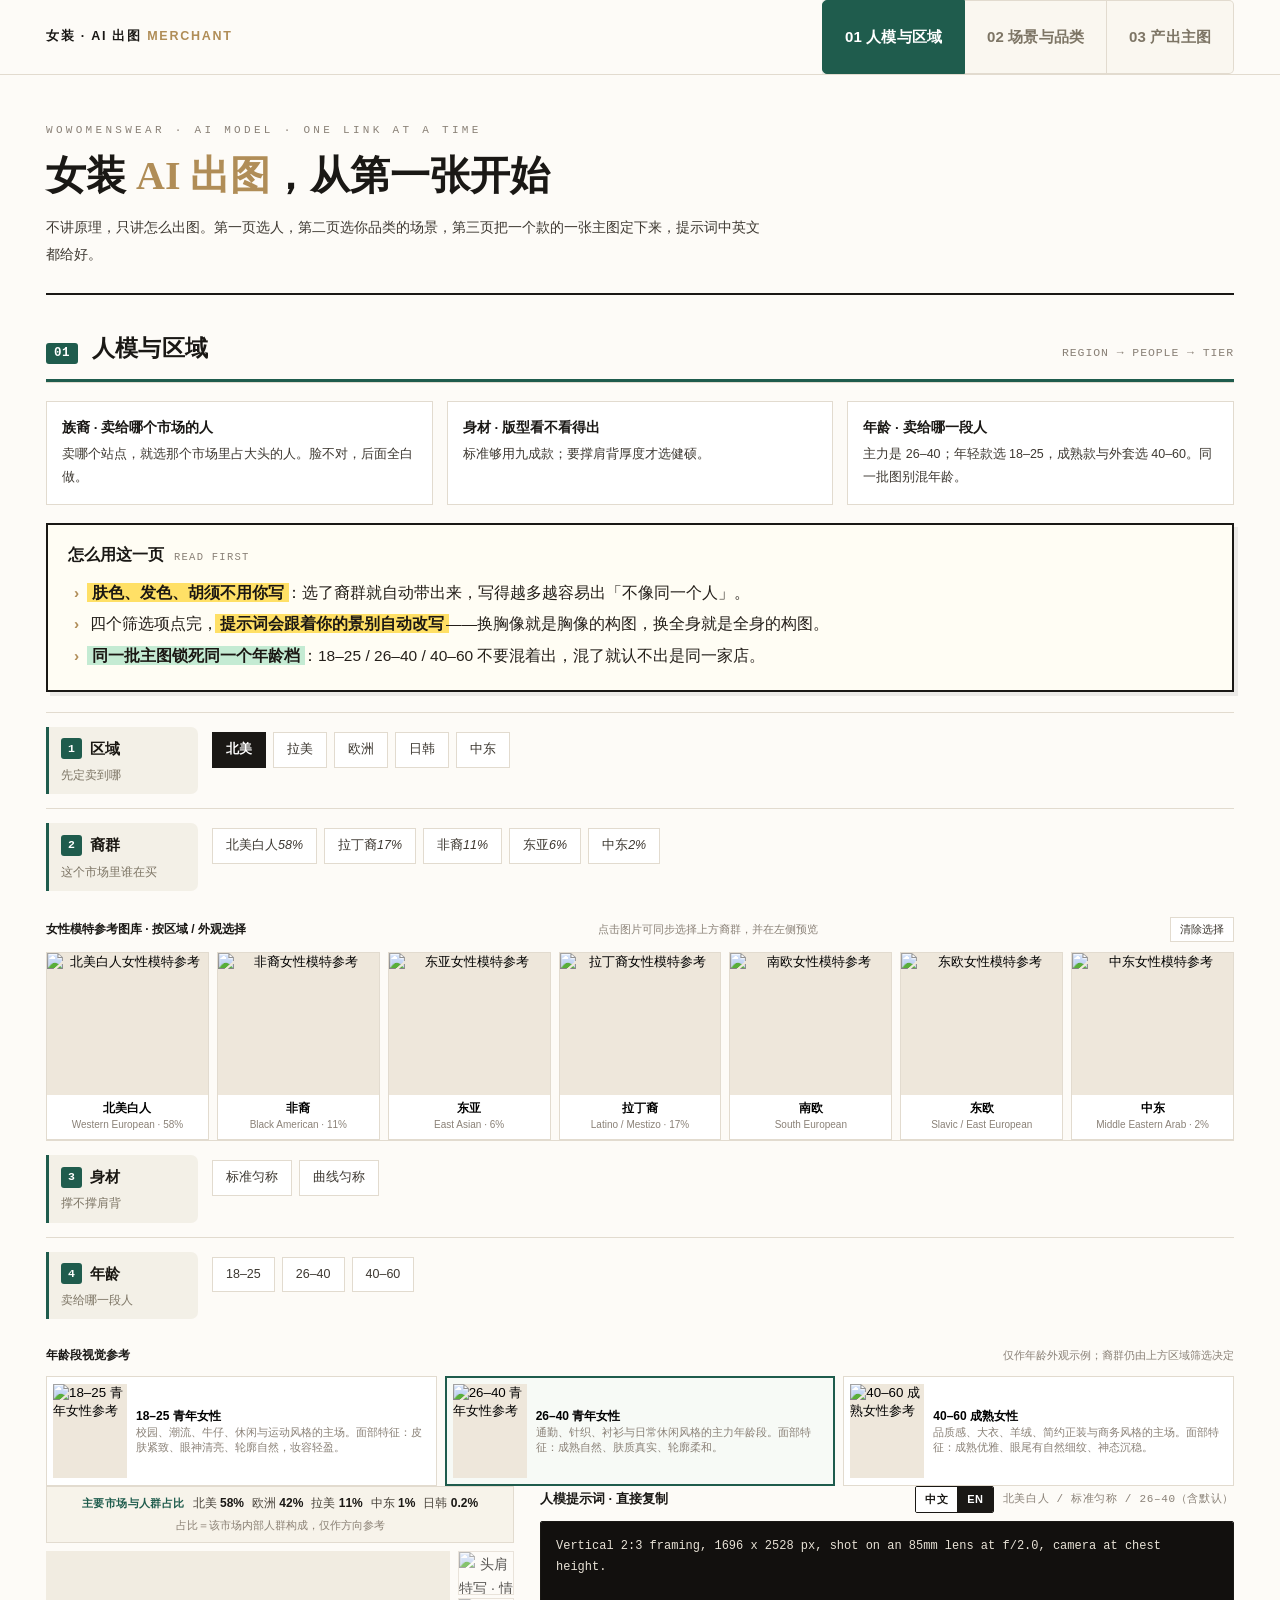
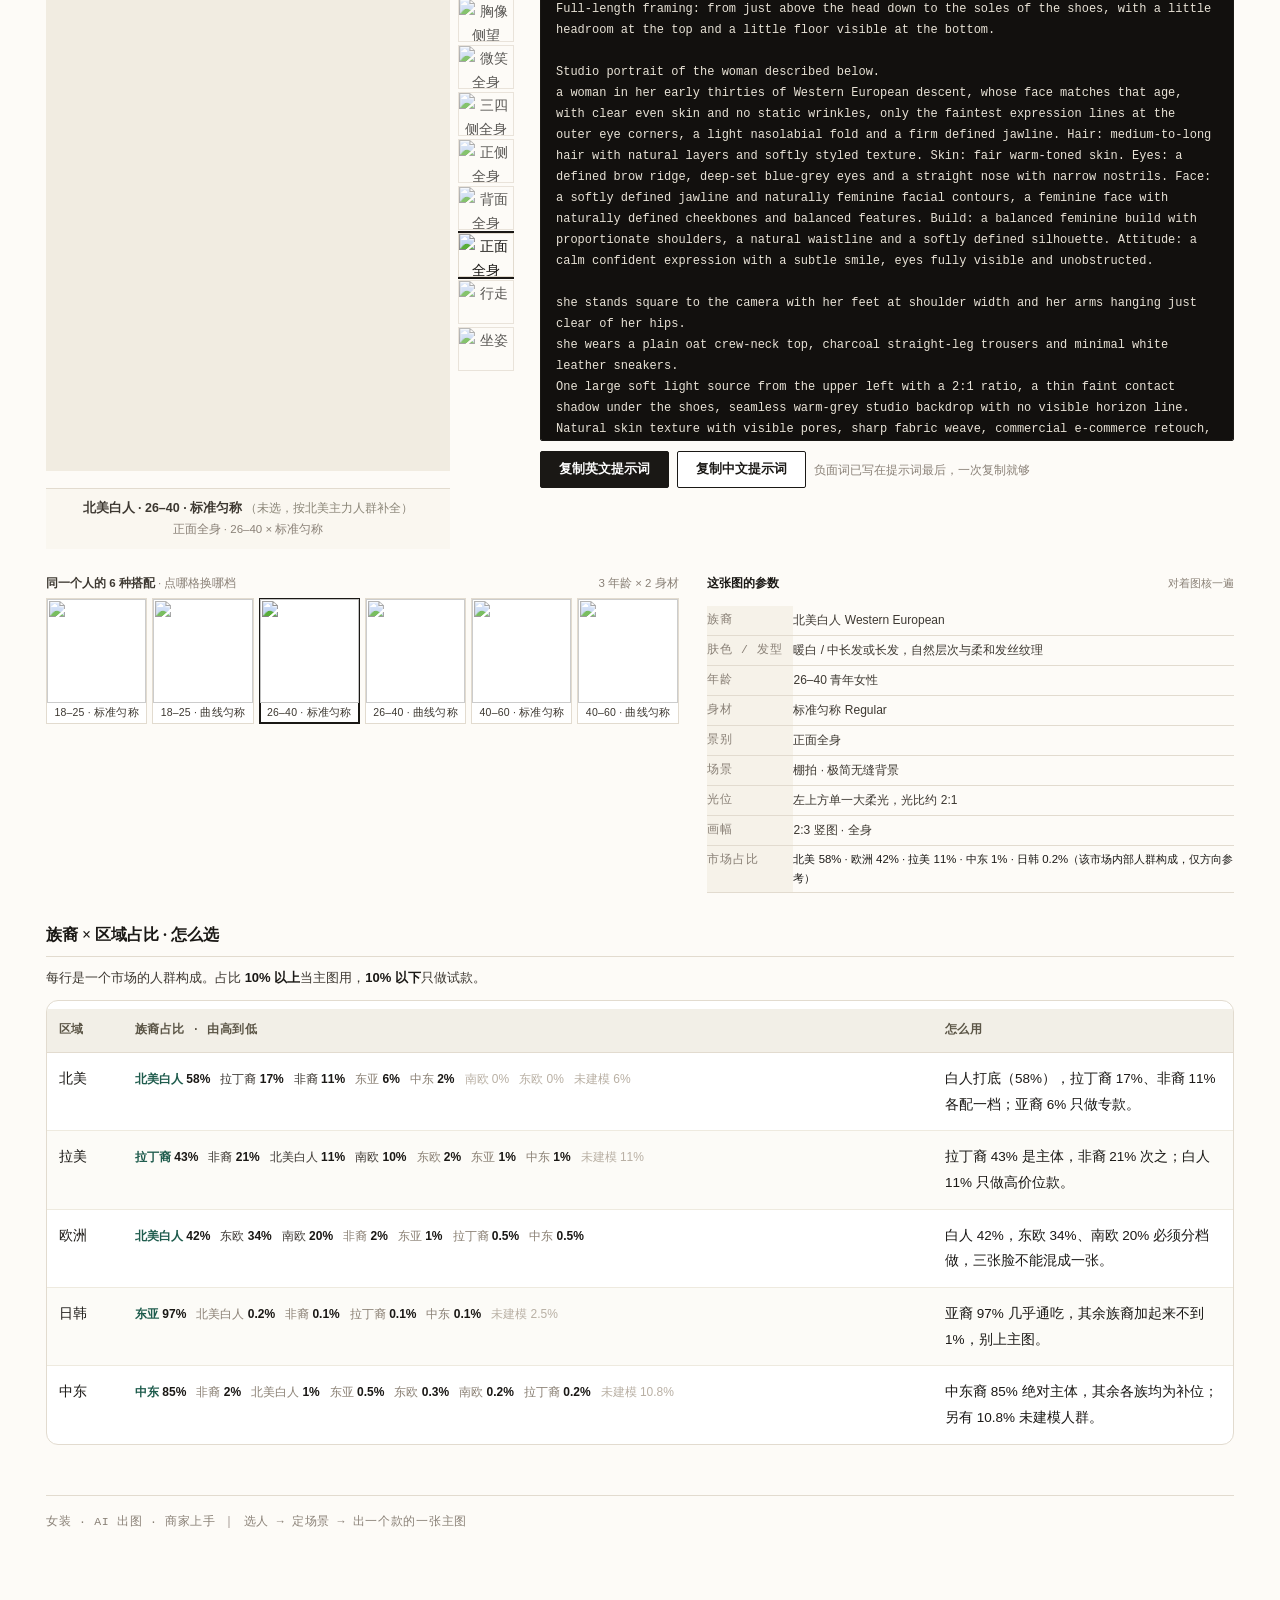
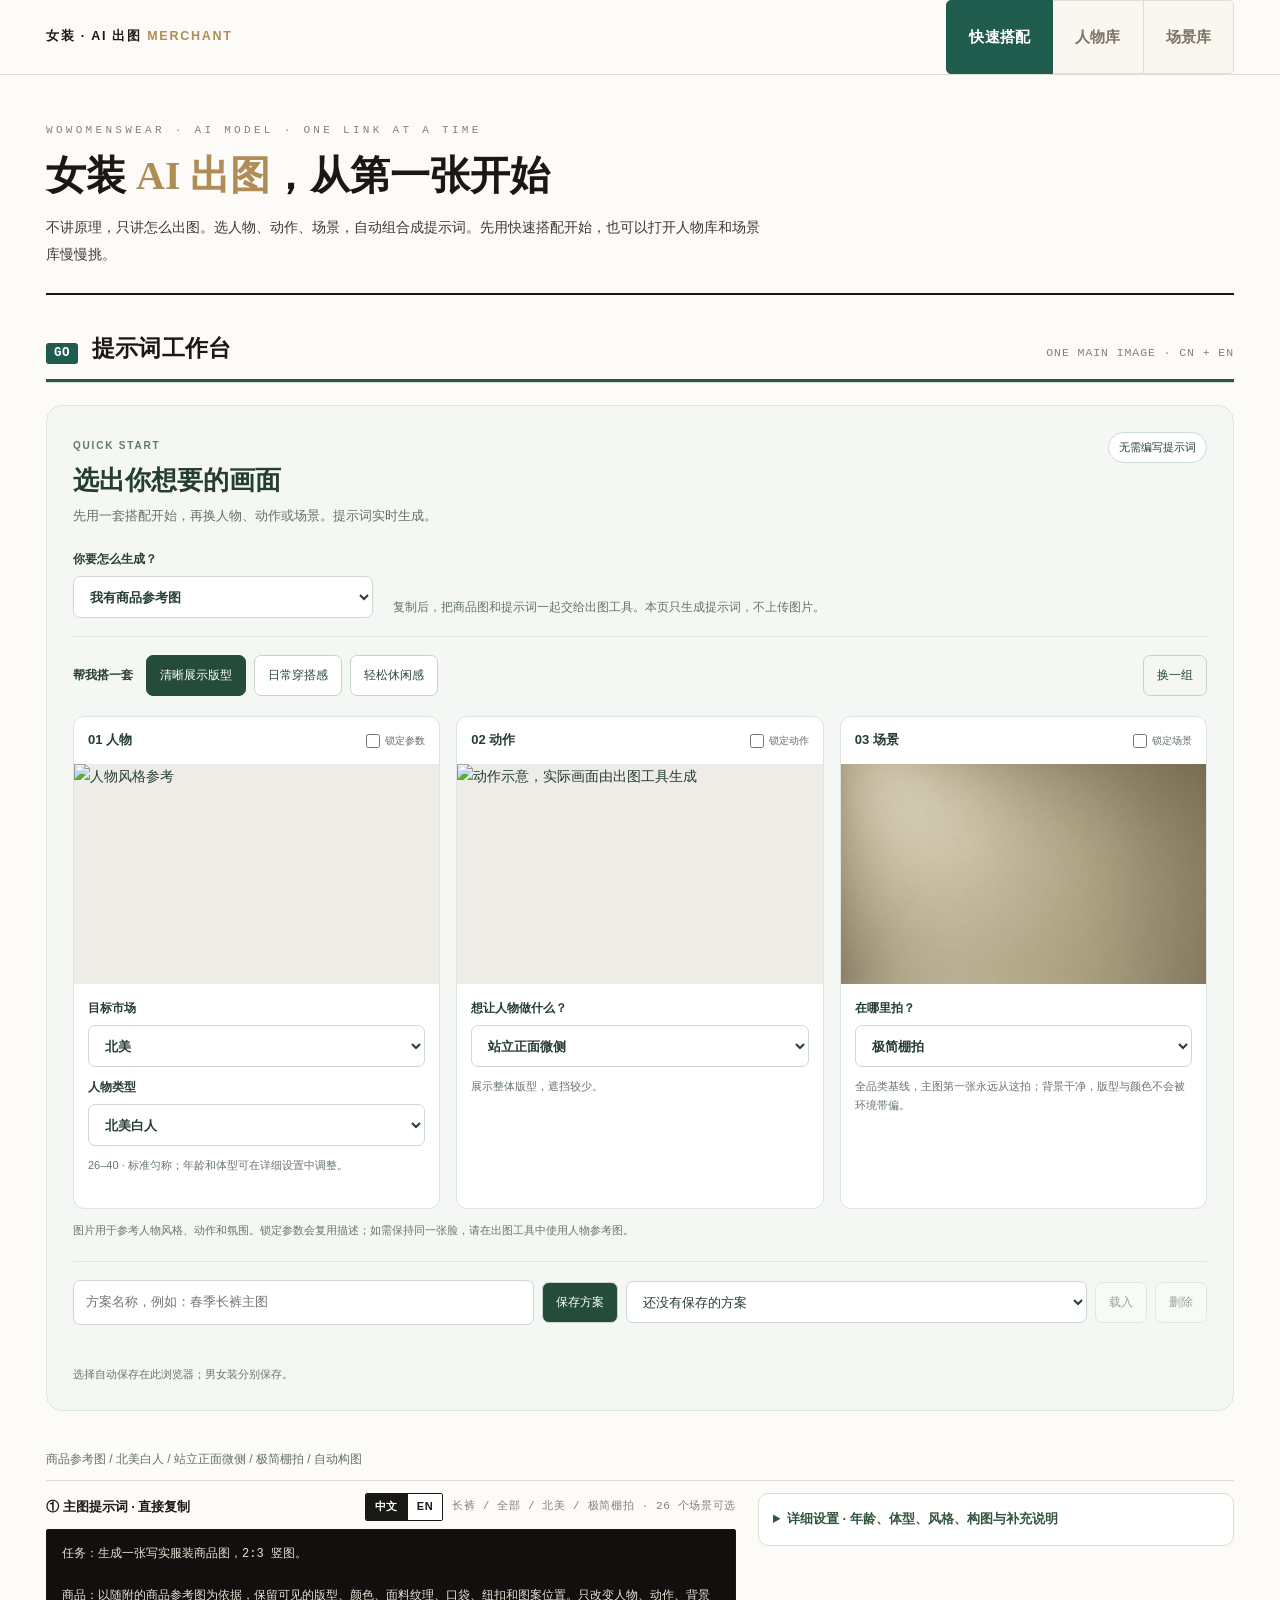
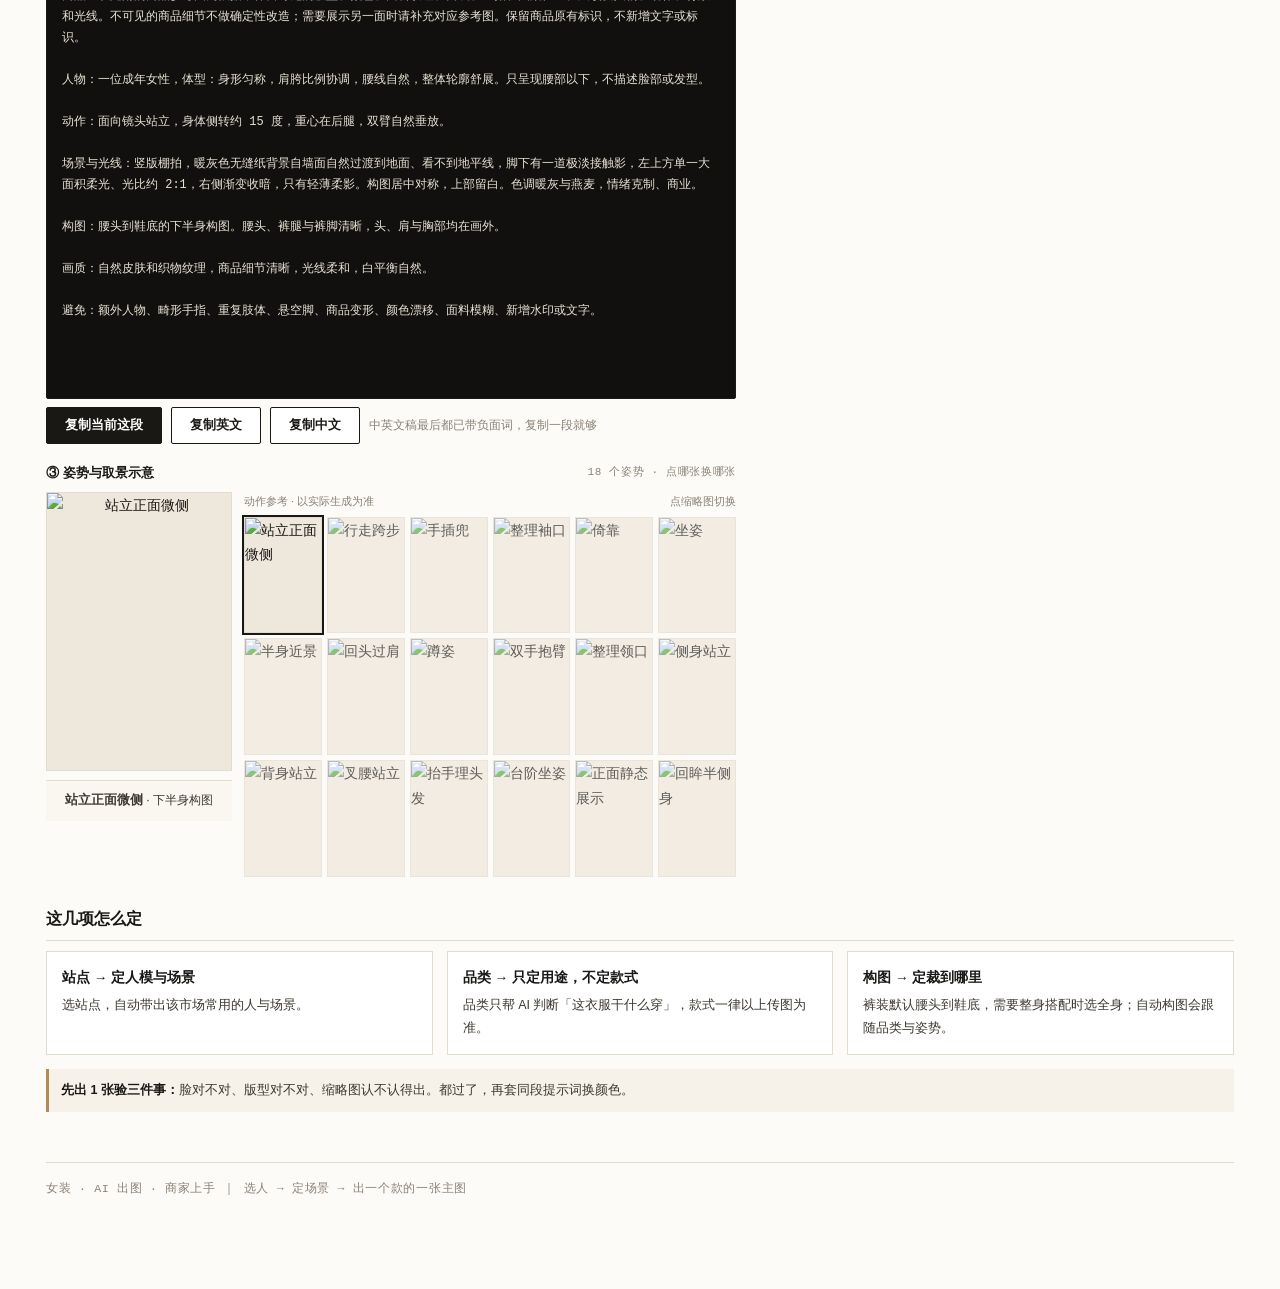
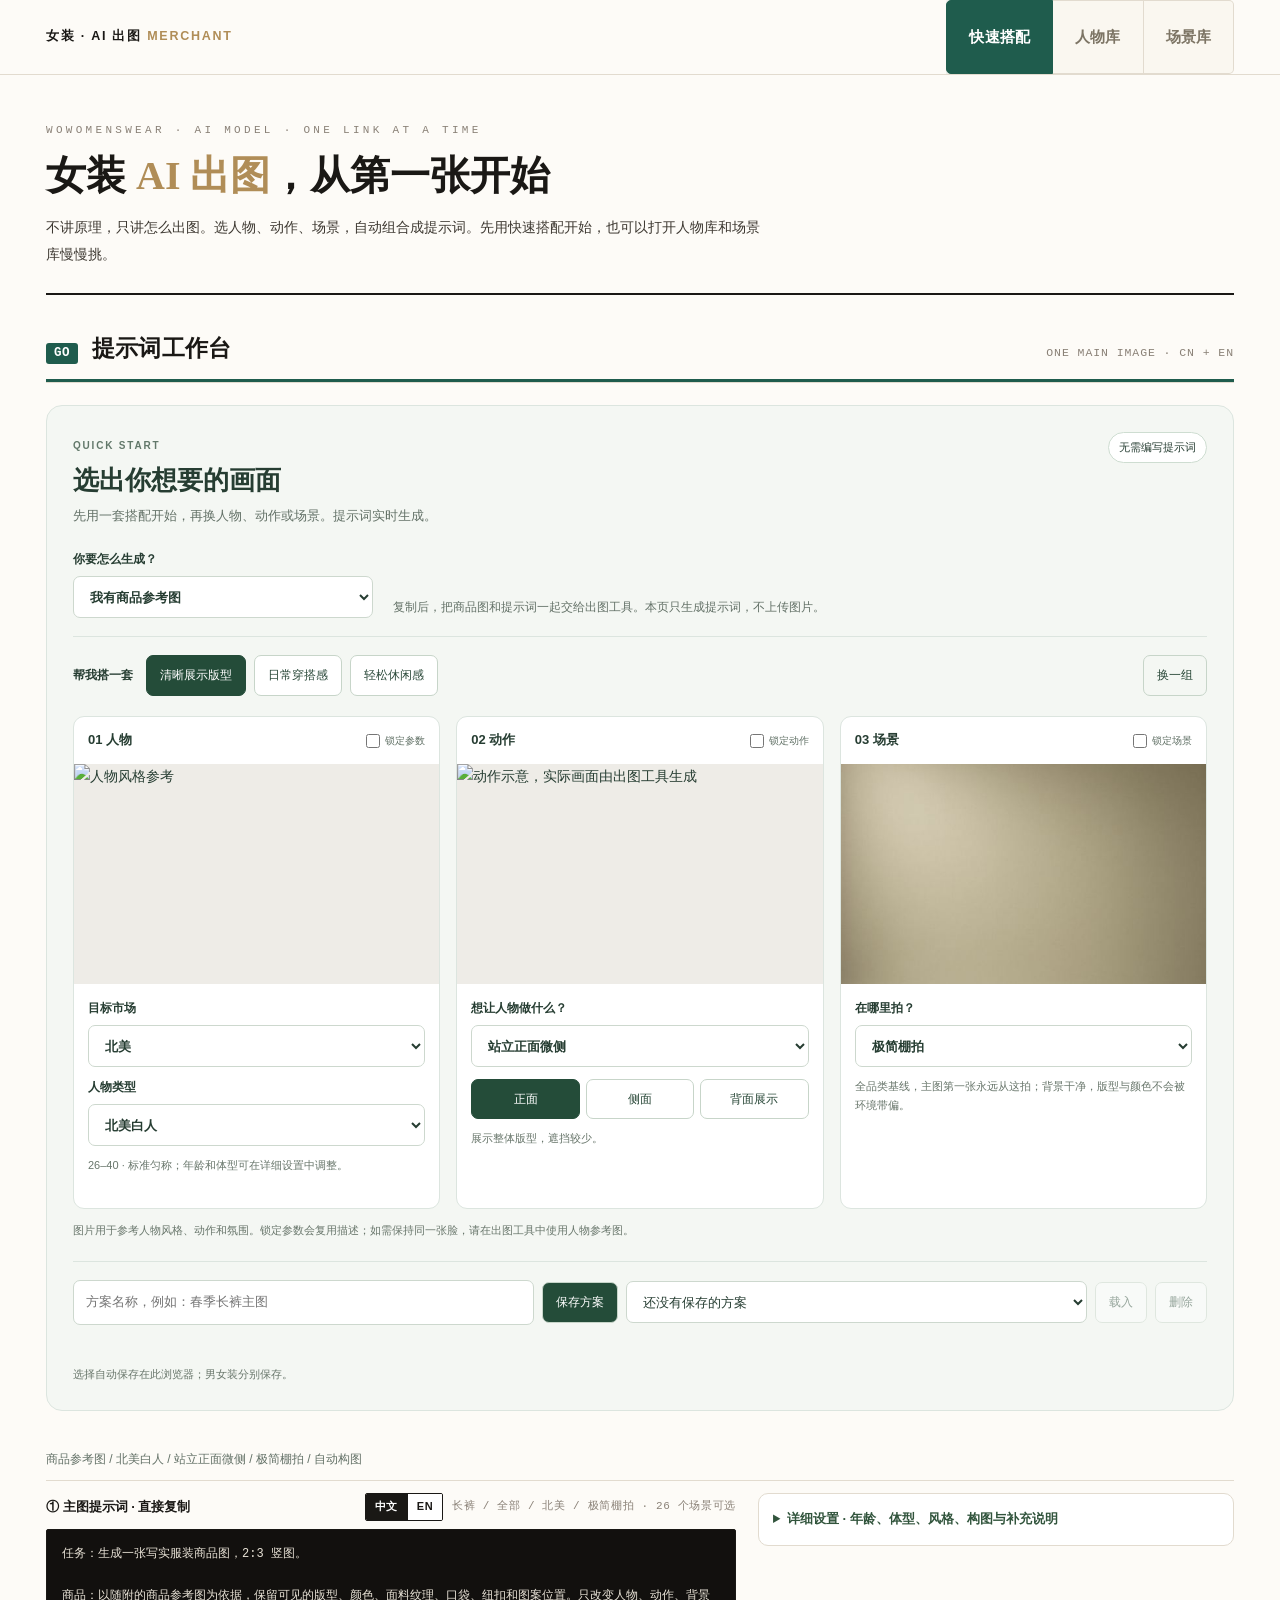
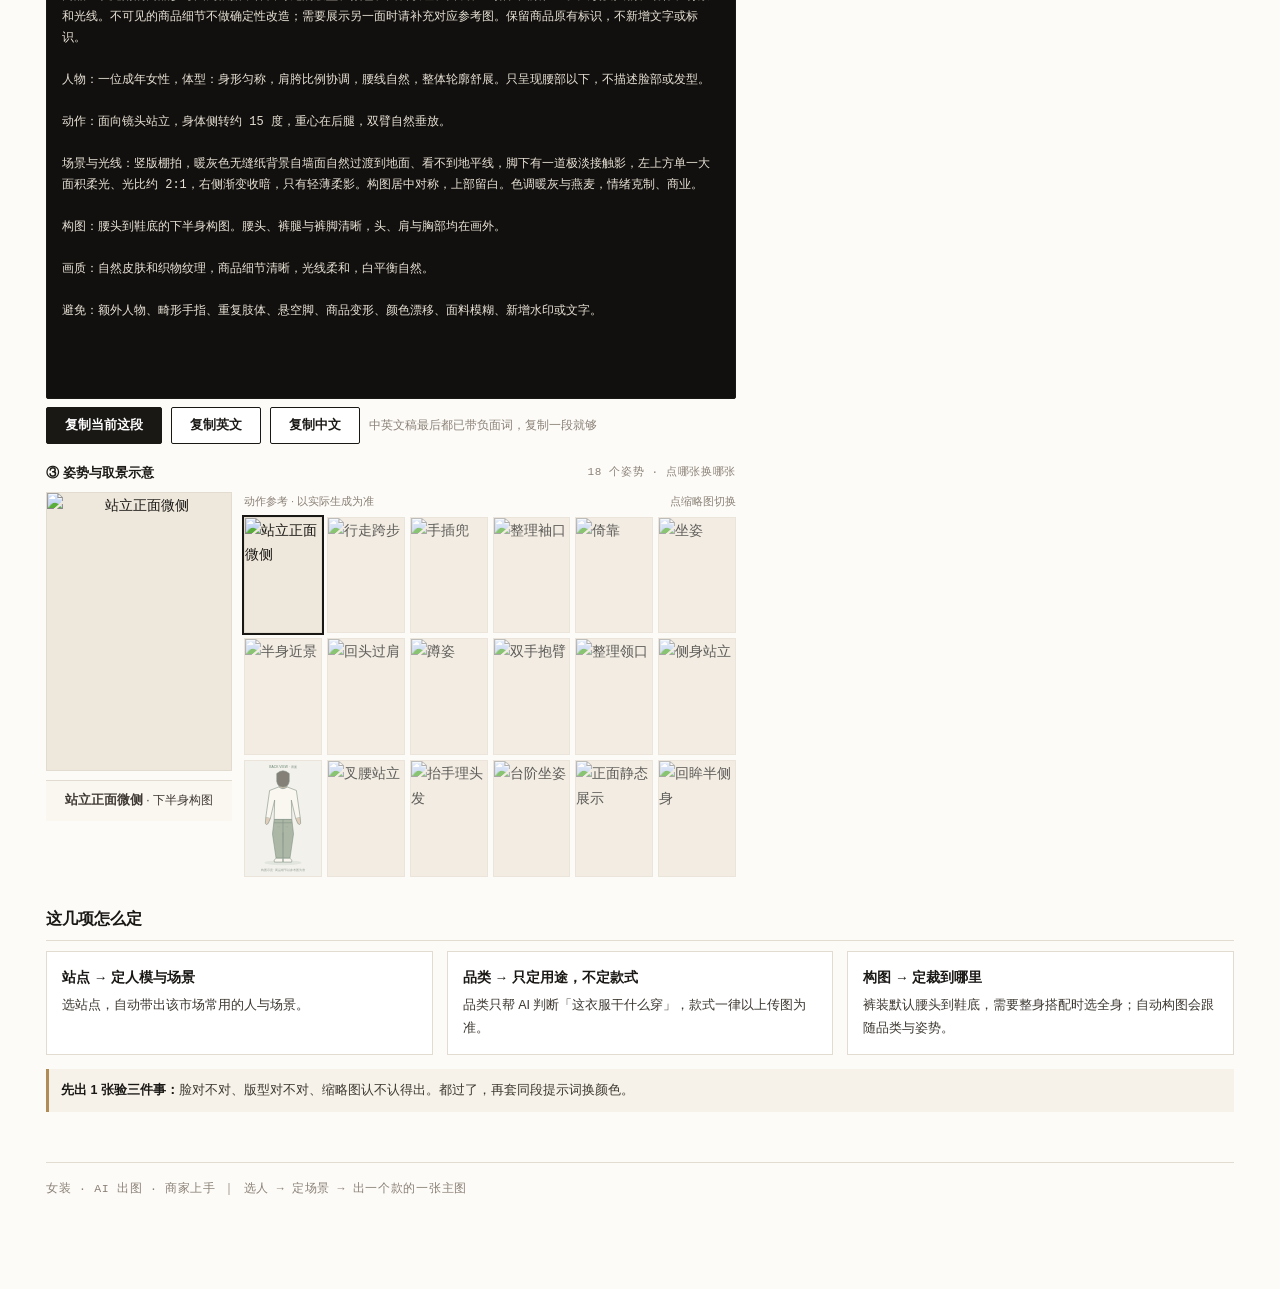
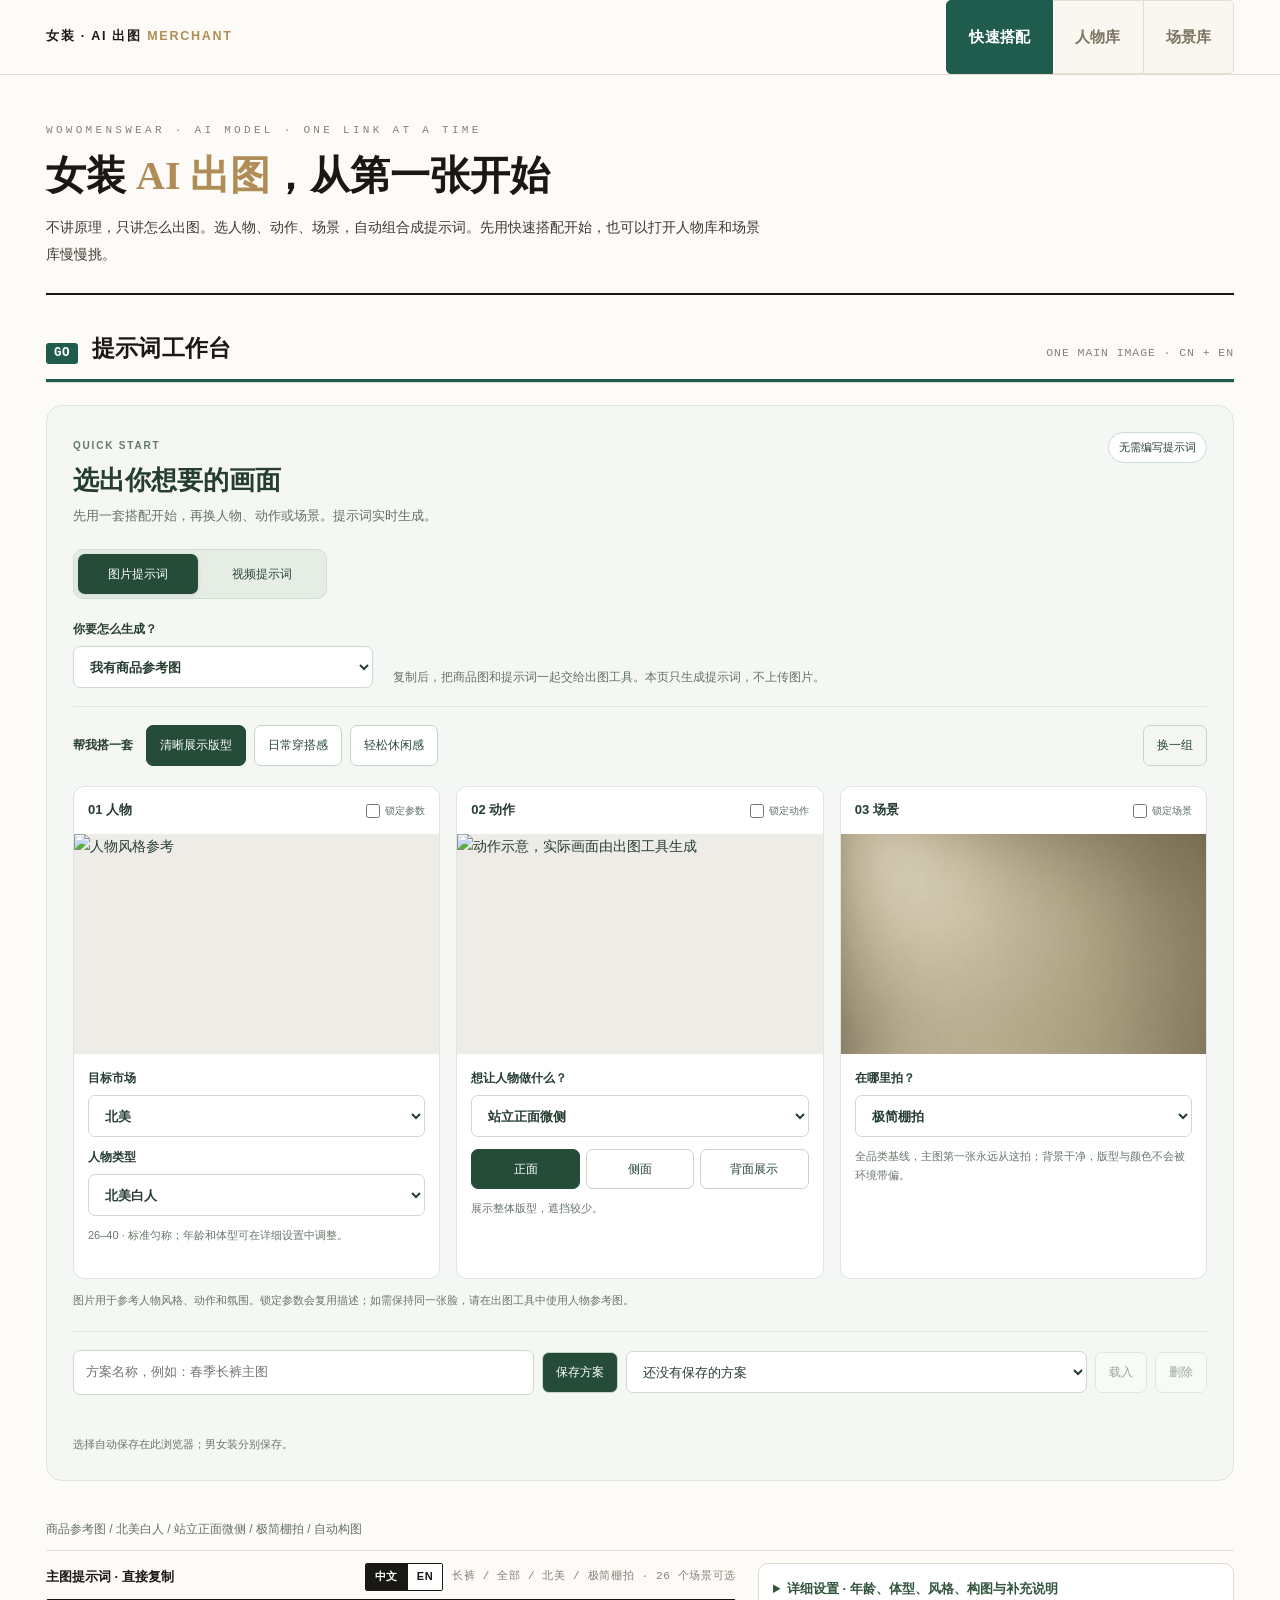
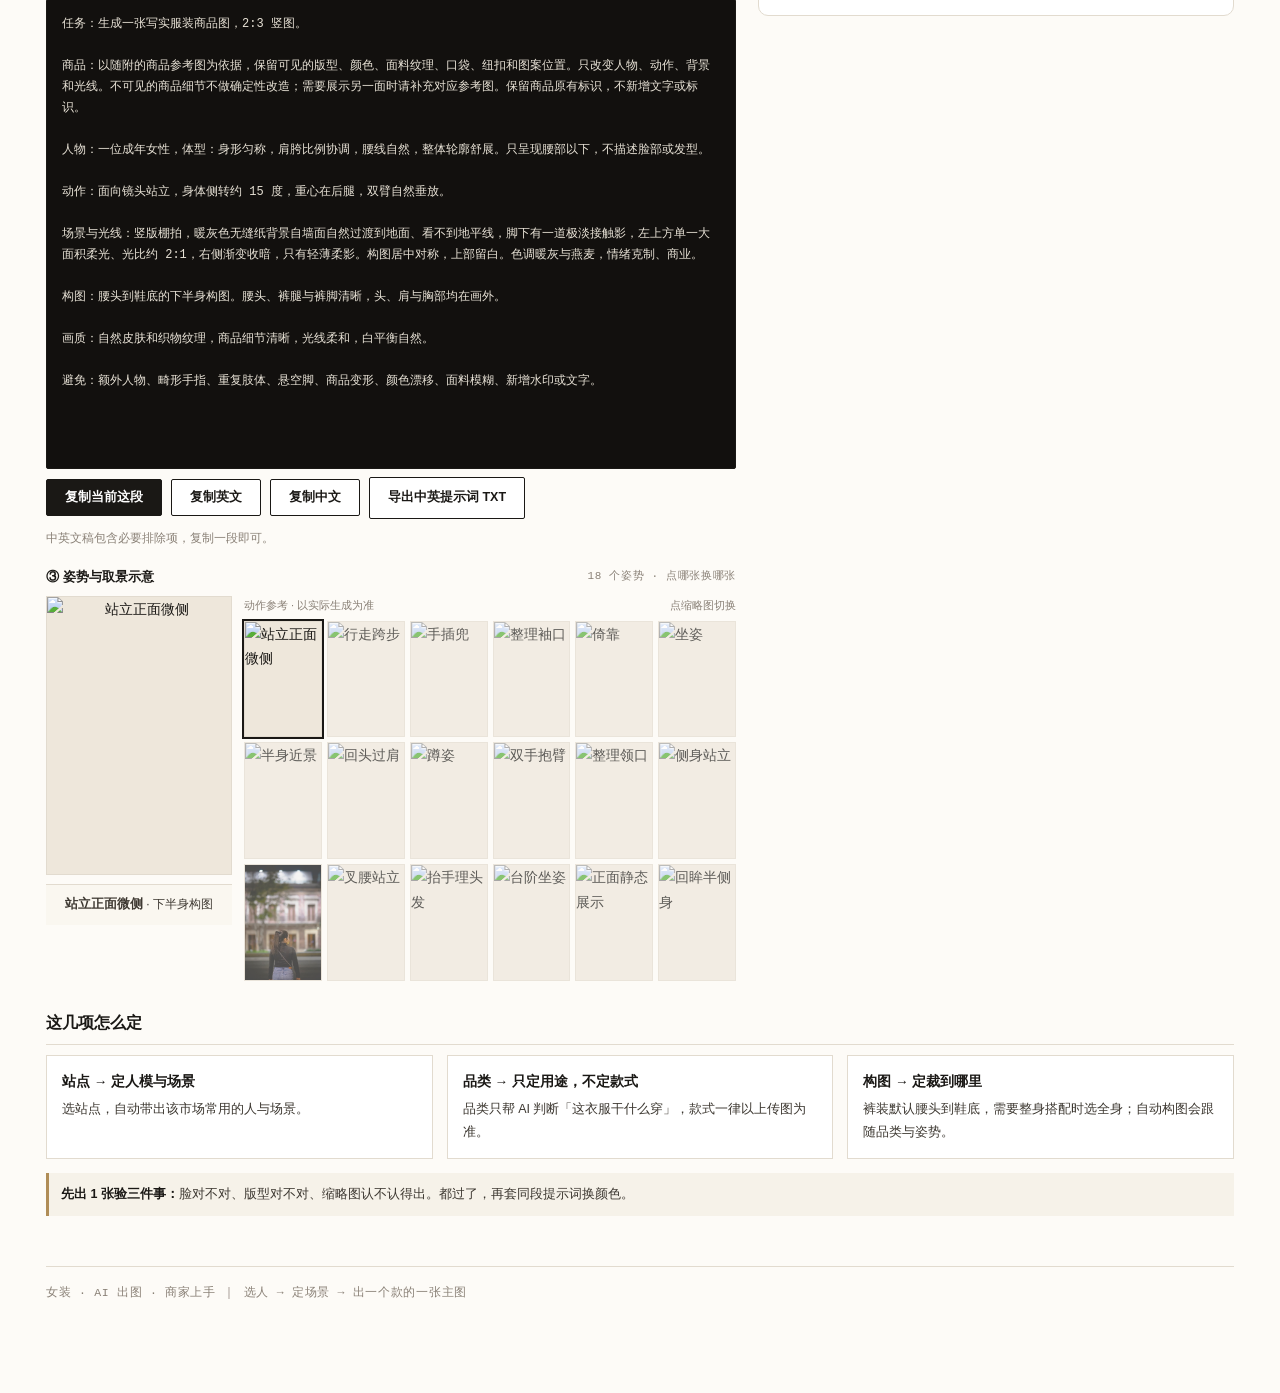
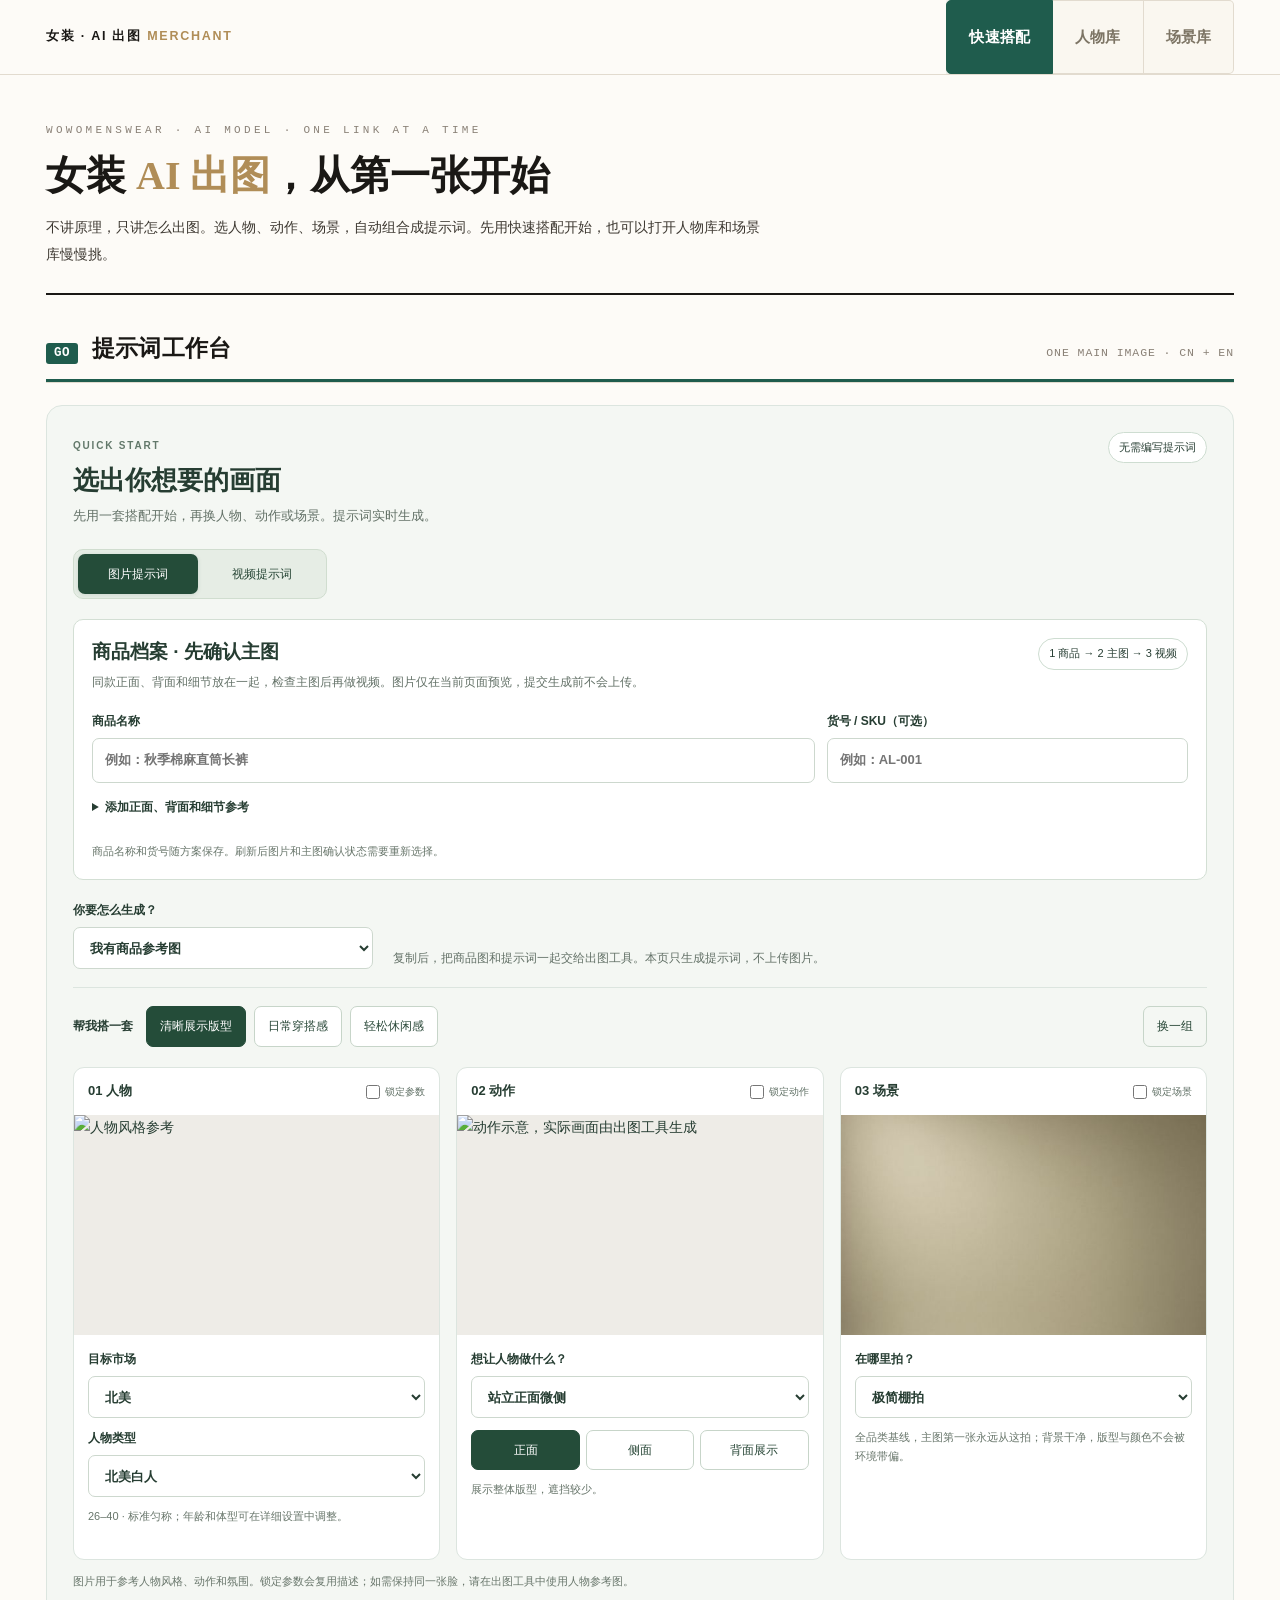
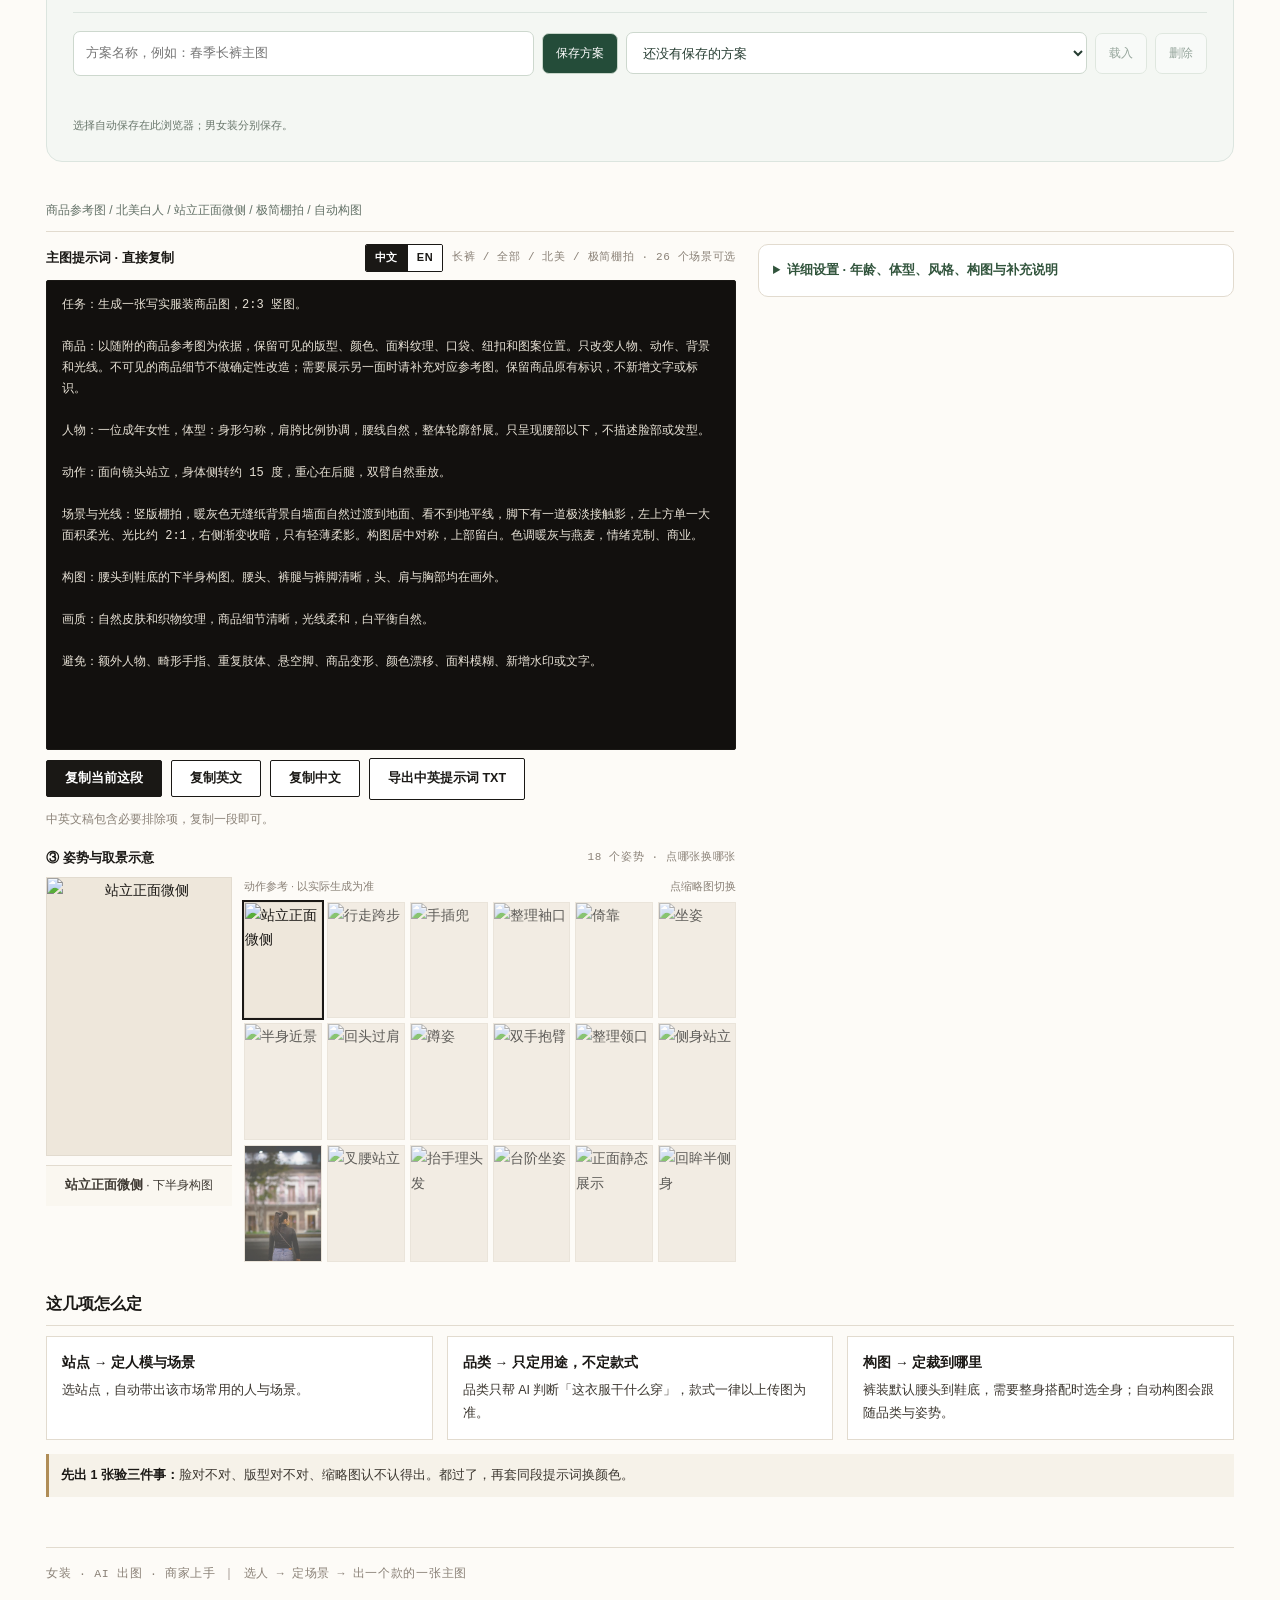
